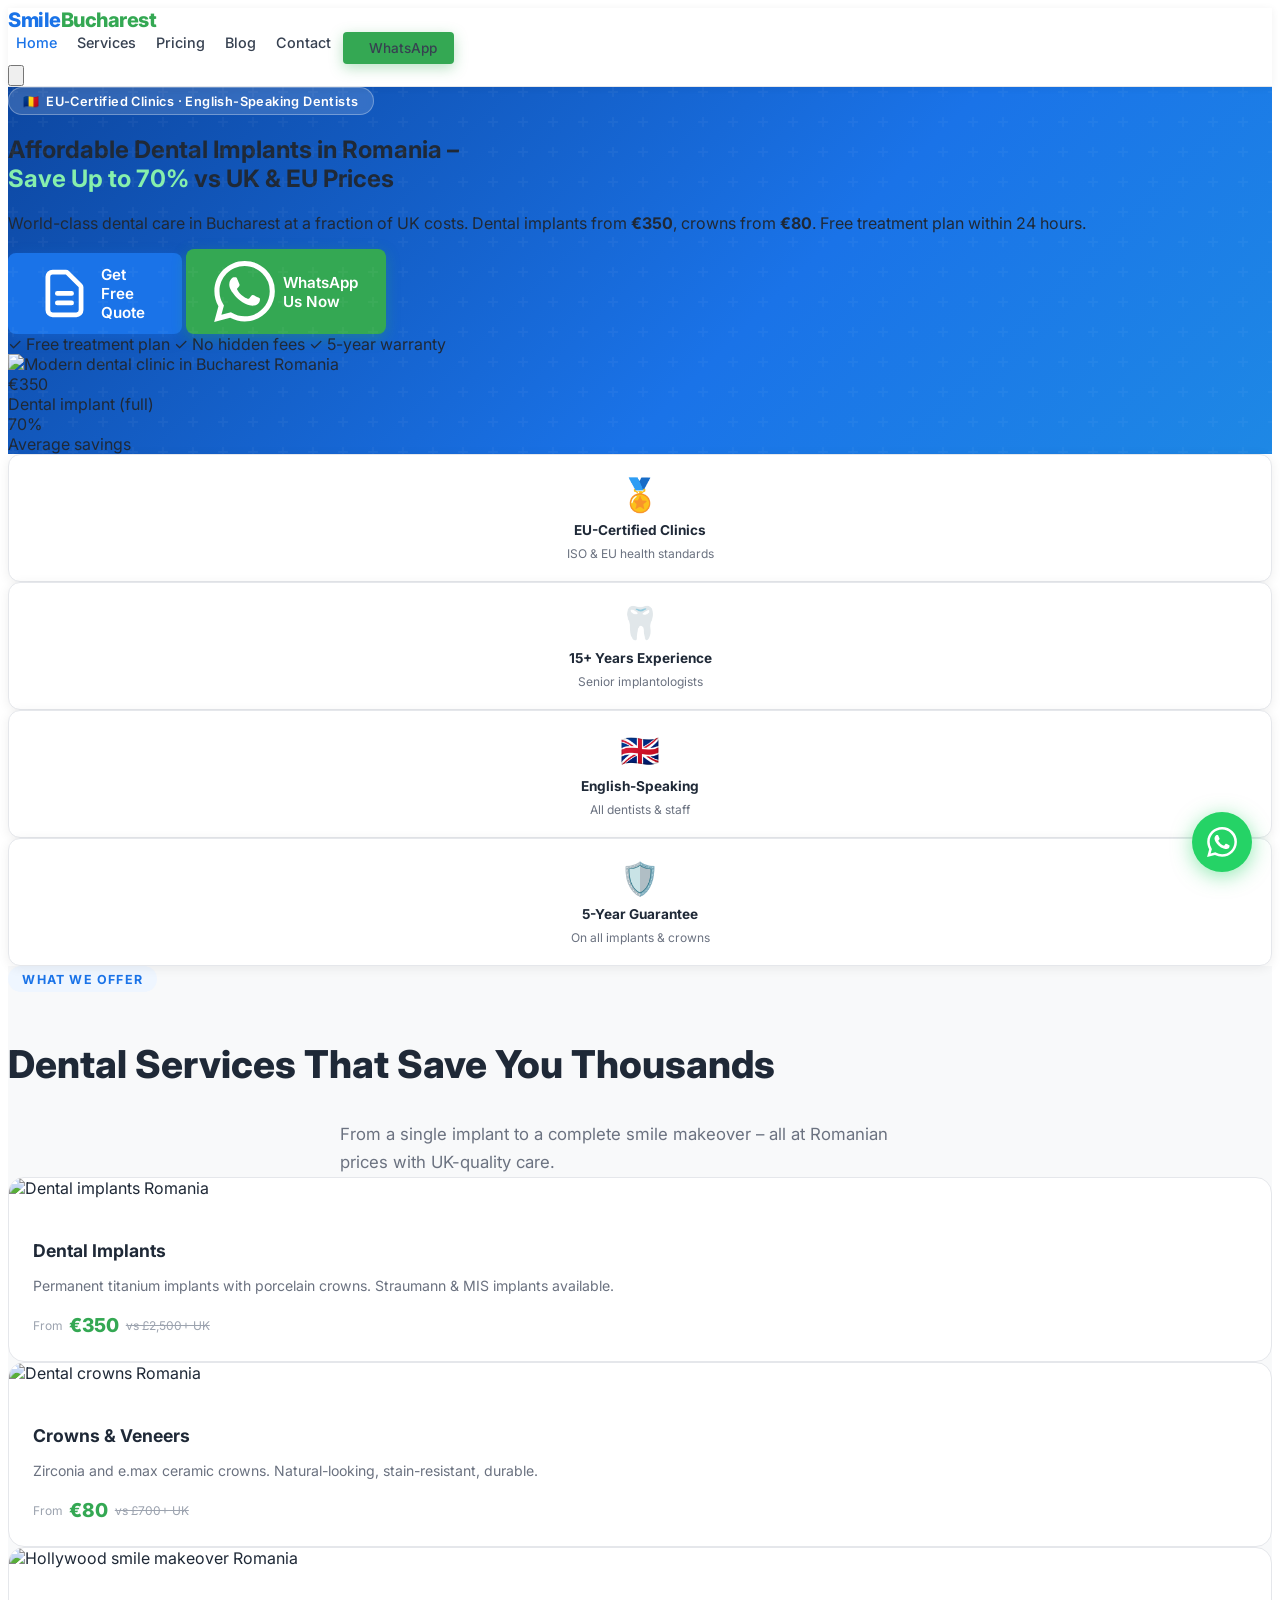
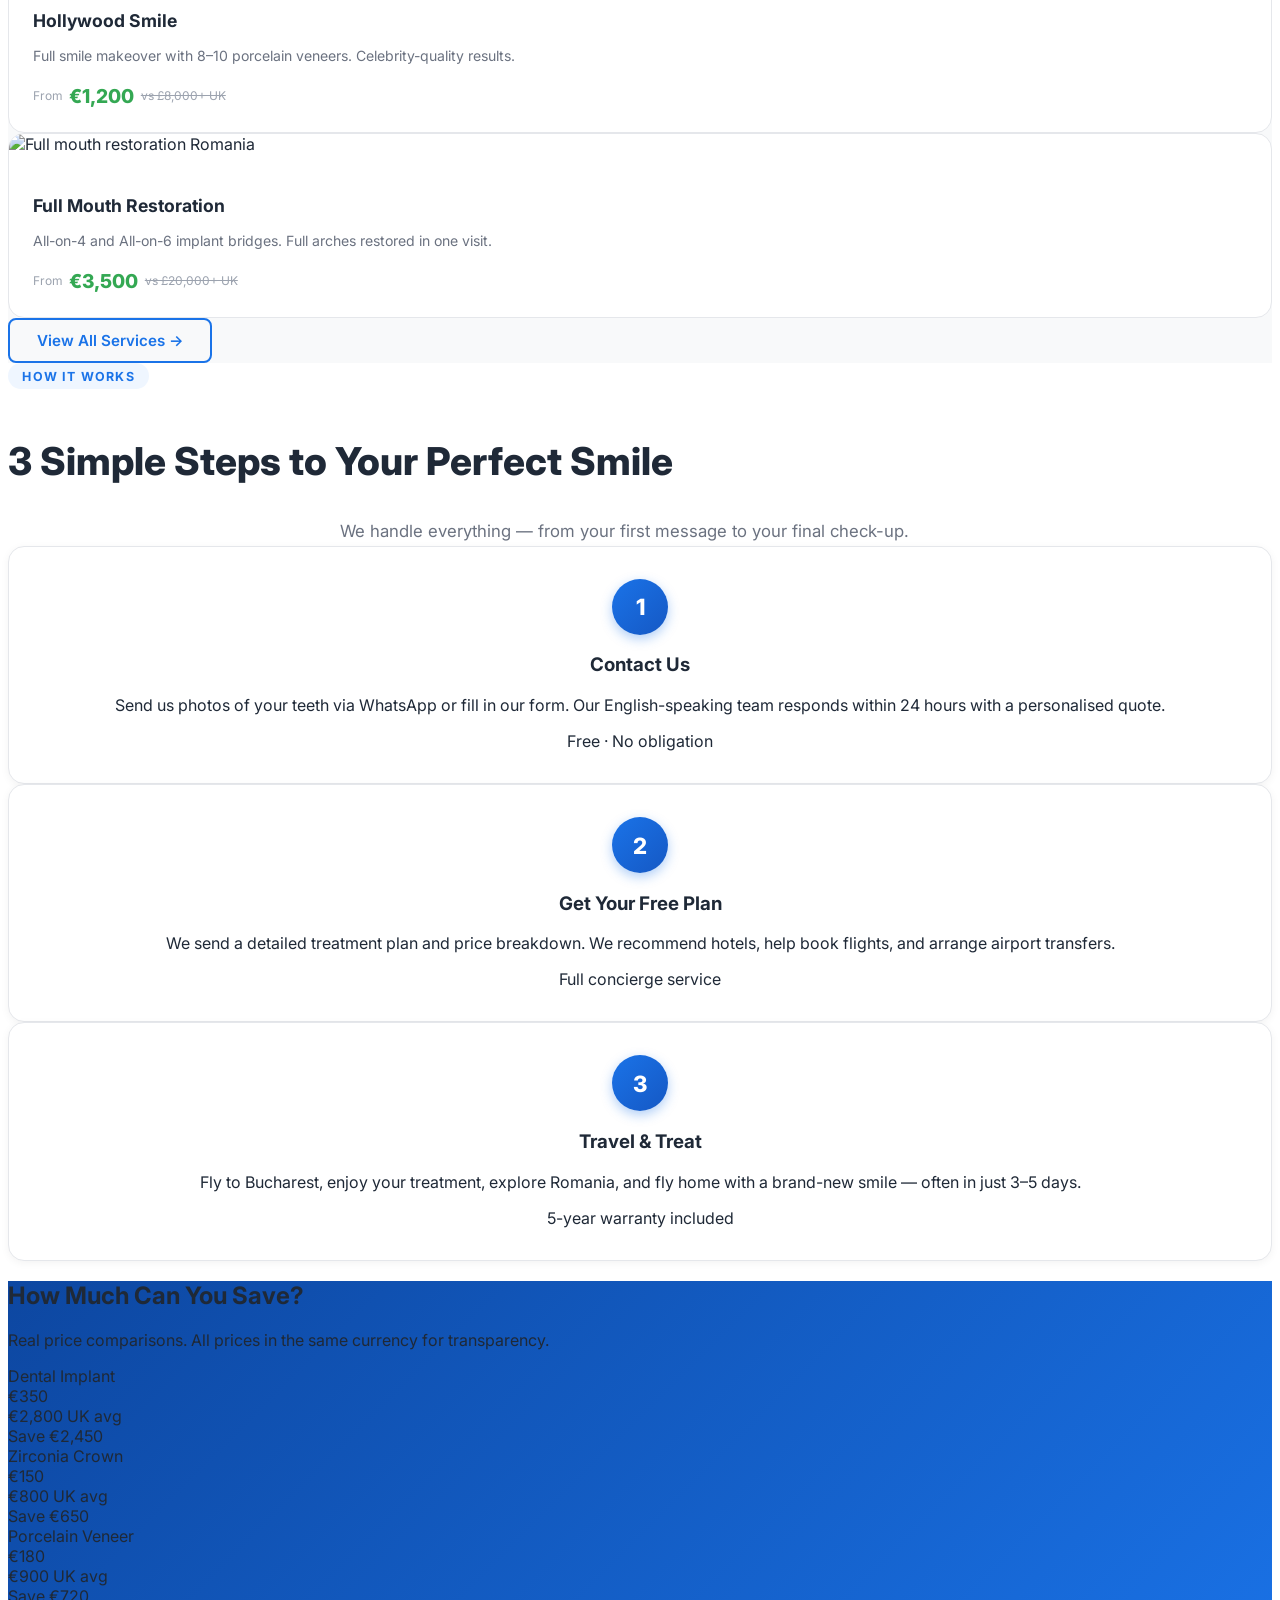
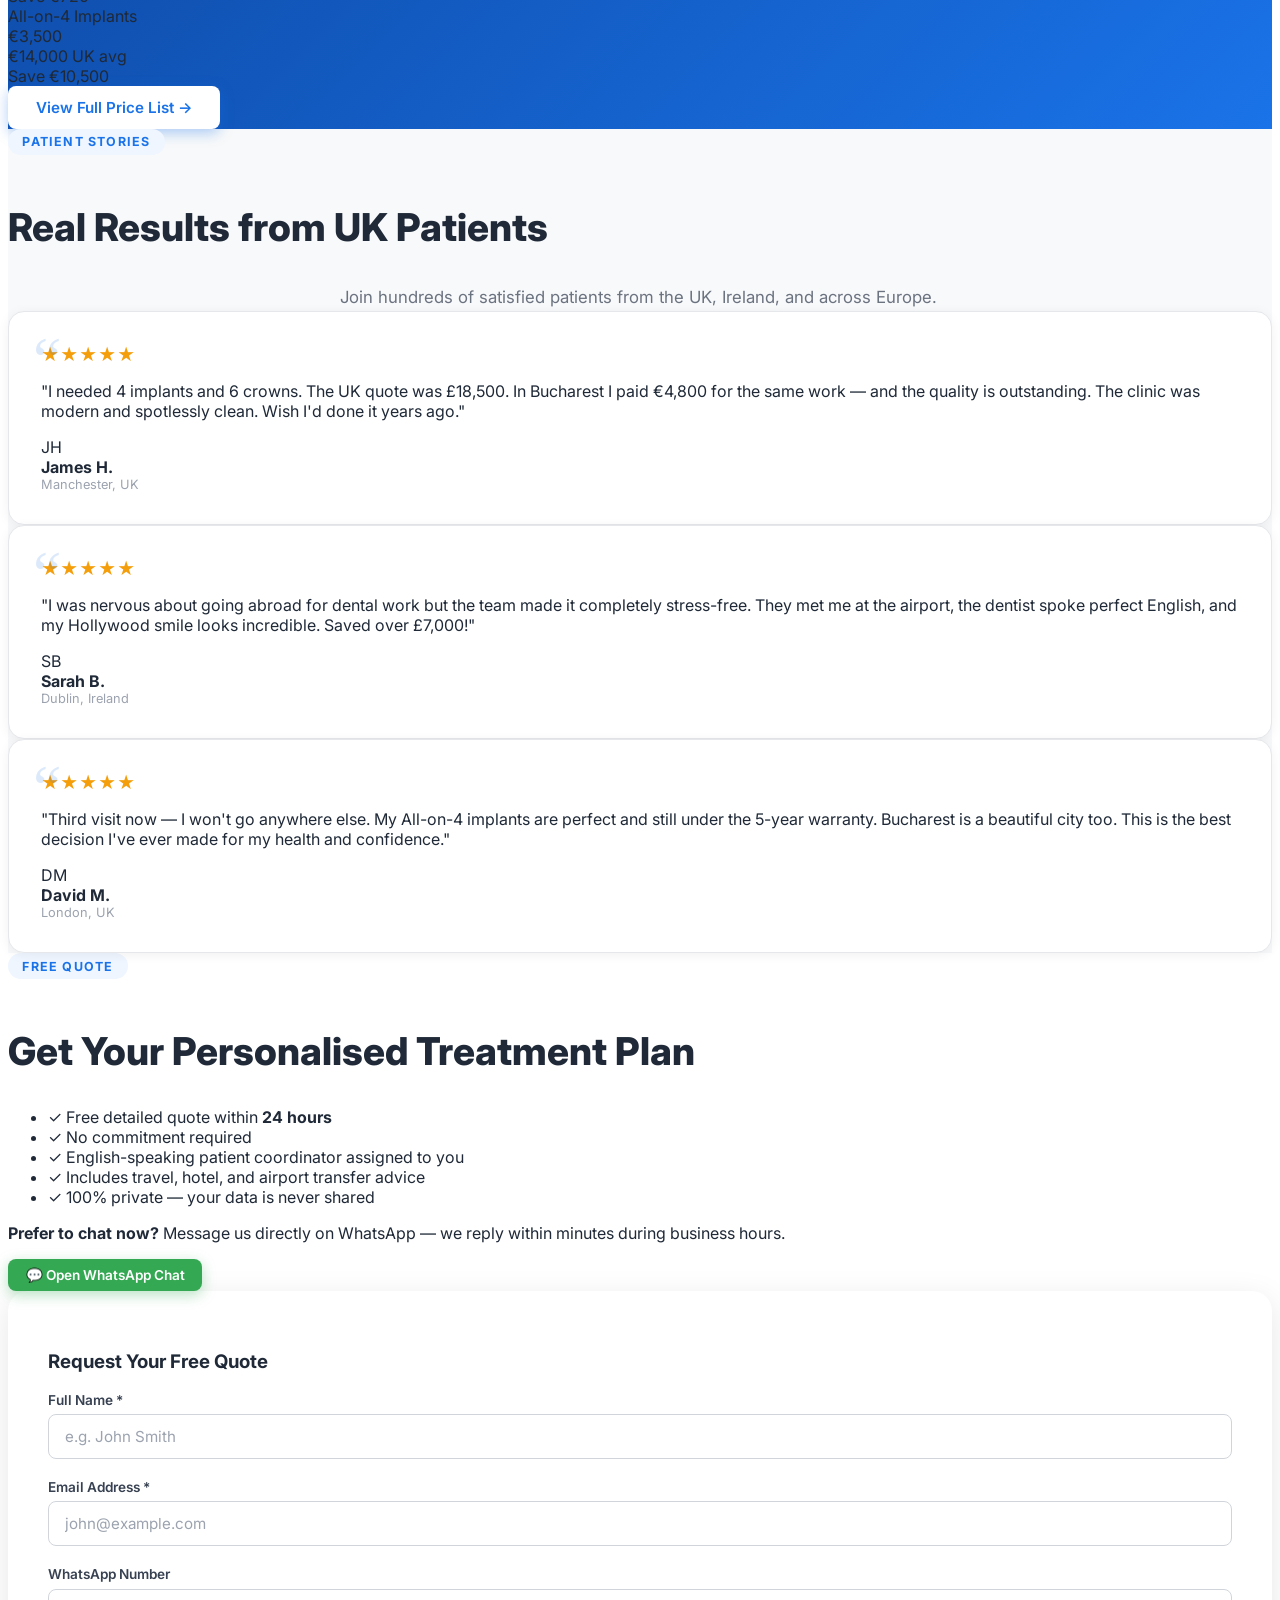
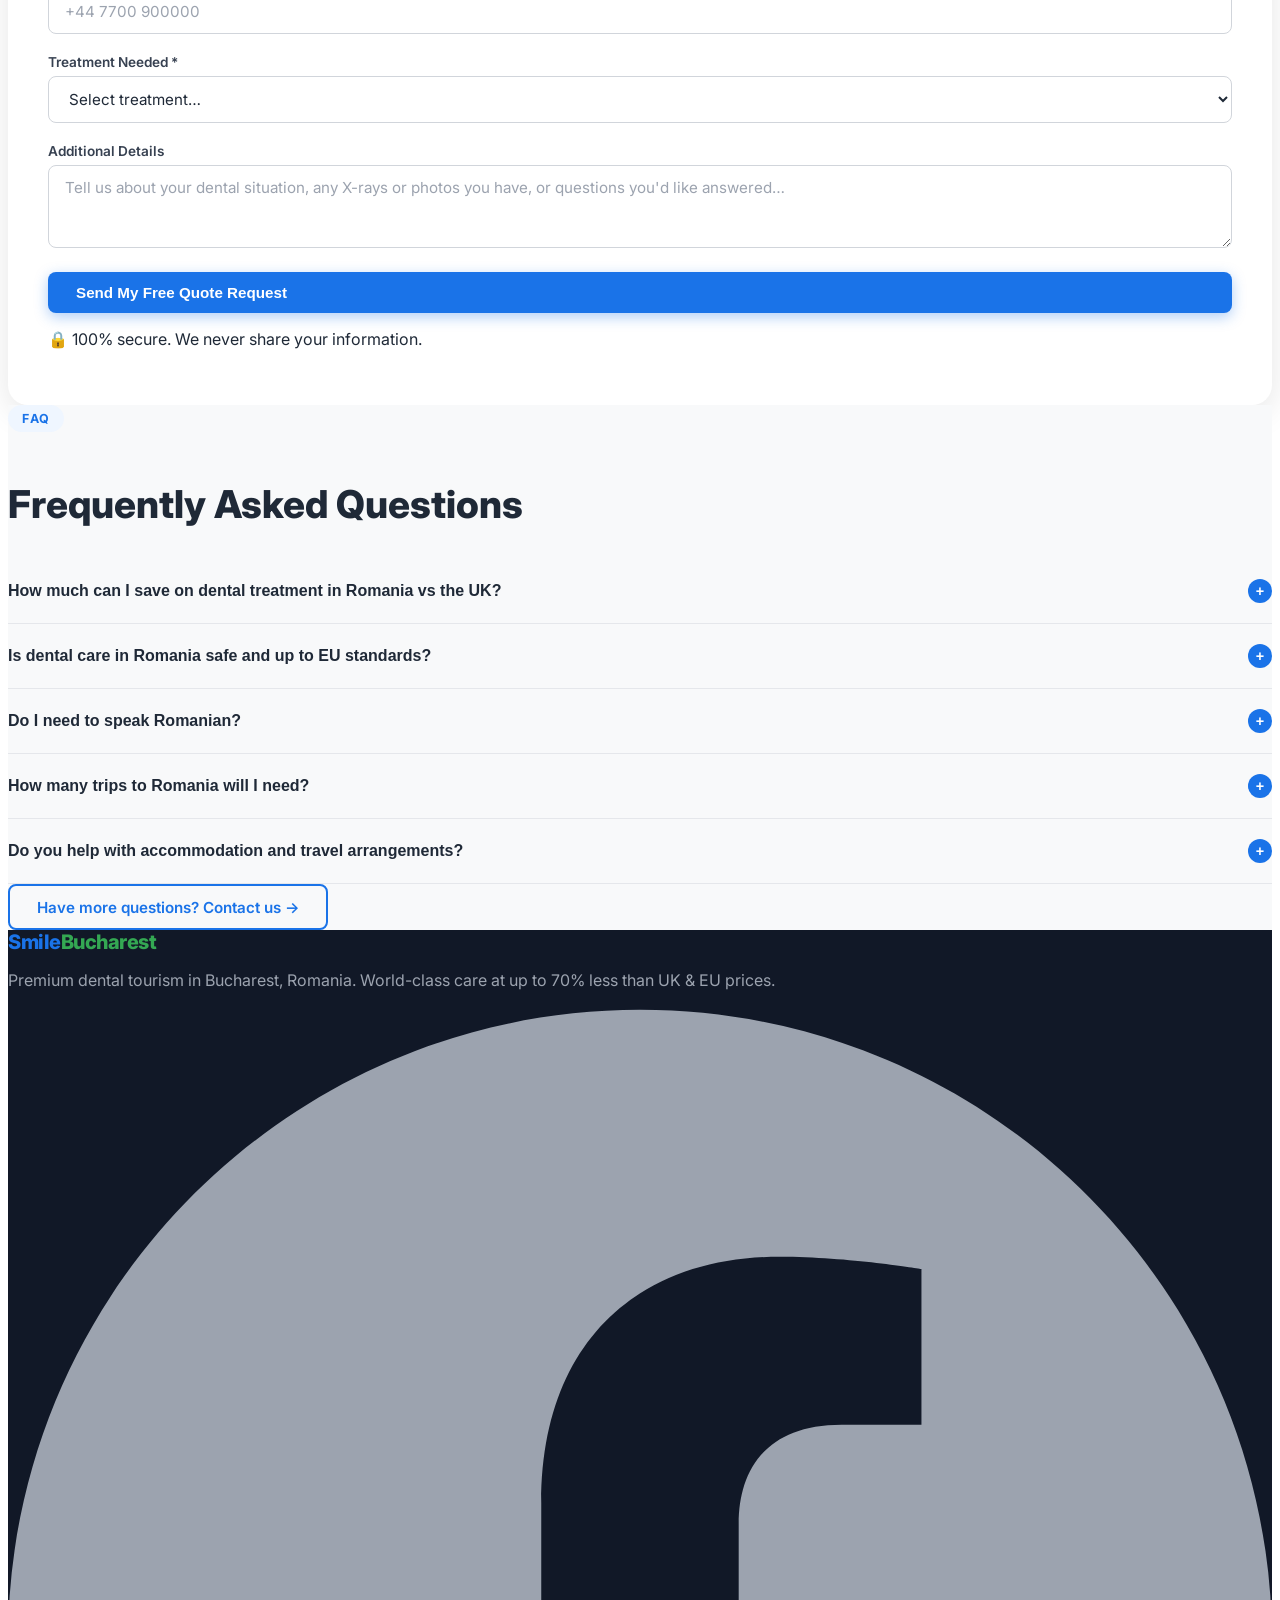
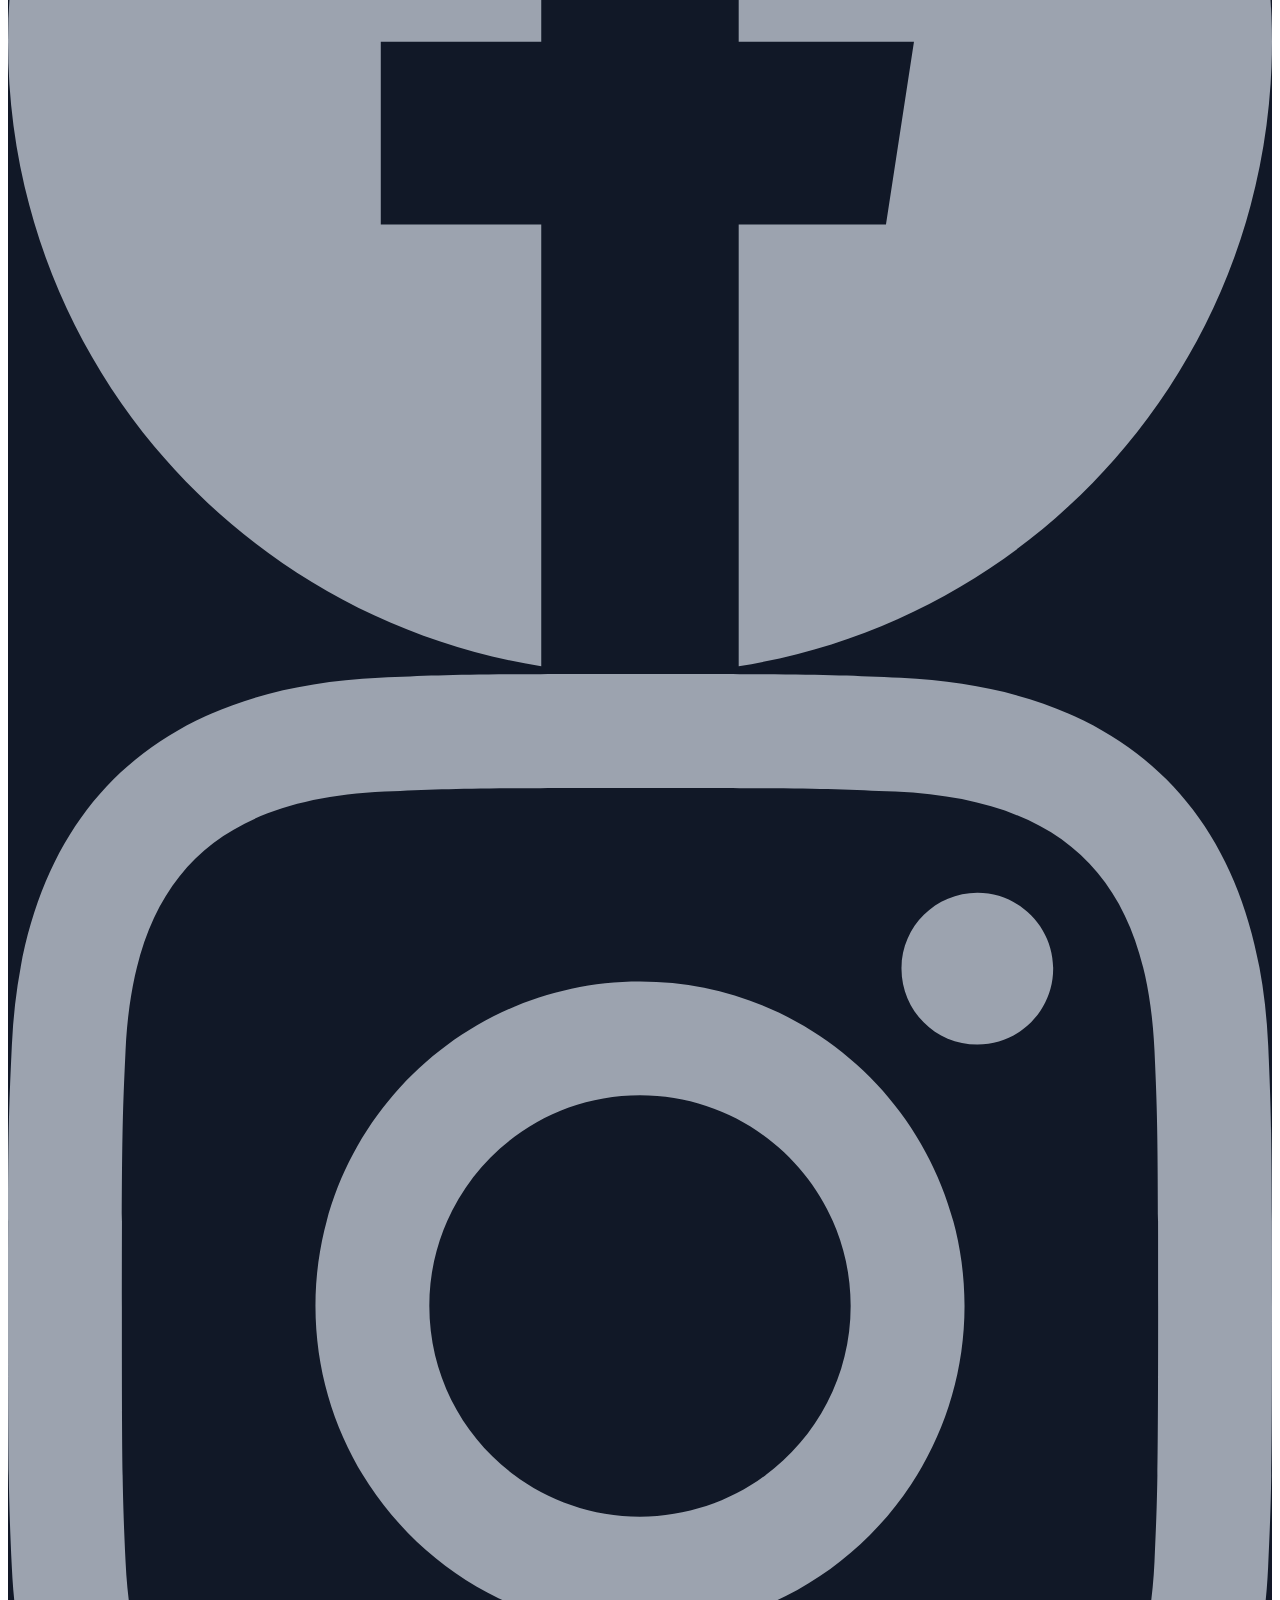
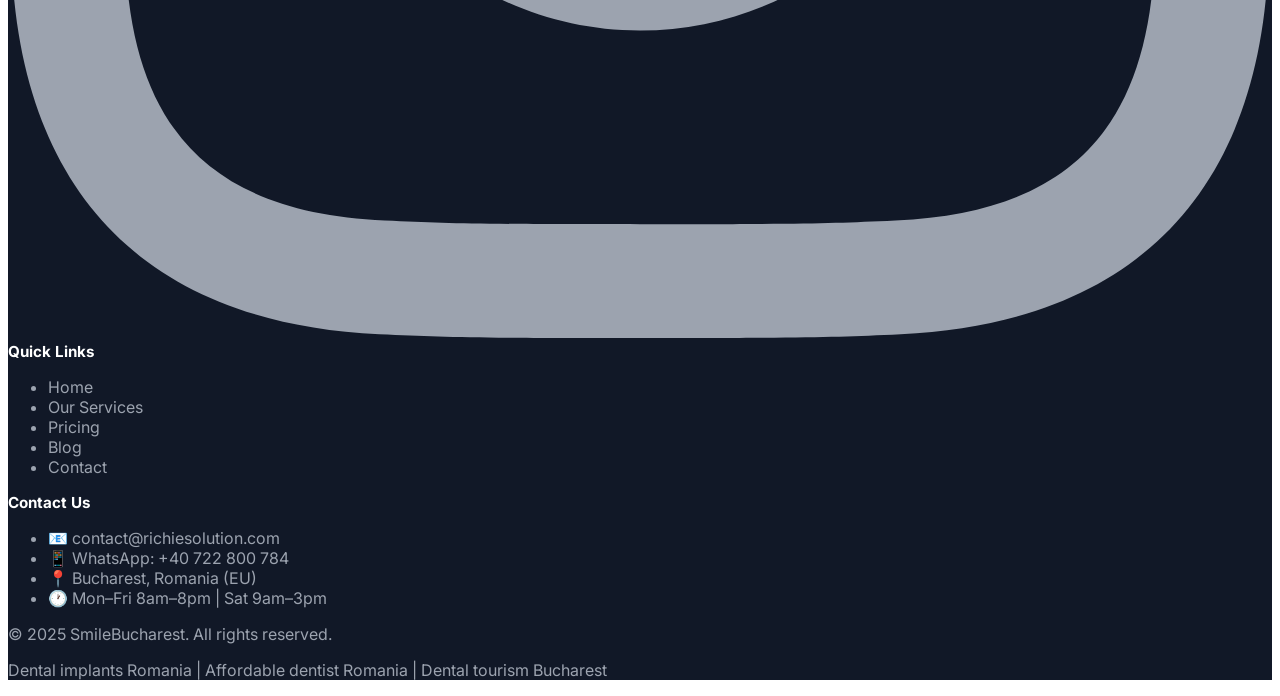
==== index.html @ 4a3b8646 "Initial commit: SmileBucharest dental tourism website - Full 6-page HTML/Tailwind/JS site targeting " ====
<!DOCTYPE html>
<html lang="en">
<head>
  <meta charset="UTF-8" />
  <meta name="viewport" content="width=device-width, initial-scale=1.0" />

  <!-- ── SEO Meta ─────────────────────────────────────── -->
  <title>Affordable Dental Implants Romania – Save Up to 70% vs UK Prices | SmileBucharest</title>
  <meta name="description" content="Get world-class dental treatment in Bucharest, Romania at a fraction of UK & EU costs. Dental implants from €350, crowns from €80. English-speaking dentists, EU-certified clinics. Get a free quote today." />
  <meta name="keywords" content="dental implants Romania, cheap dental treatment Romania, dental tourism Bucharest, affordable dentist Romania, dental crowns Romania, Hollywood smile Romania" />
  <link rel="canonical" href="https://www.smilebucharest.com/" />

  <!-- ── Open Graph ─────────────────────────────────────── -->
  <meta property="og:type" content="website" />
  <meta property="og:title" content="Affordable Dental Implants in Romania – Save Up to 70% vs UK & EU Prices" />
  <meta property="og:description" content="World-class dental care in Bucharest at up to 70% less than UK prices. English-speaking dentists, EU-certified clinics. Free quote in 24h." />
  <meta property="og:image" content="https://images.unsplash.com/photo-1606811841689-23dfddce3e95?w=1200&h=630&fit=crop" />
  <meta property="og:url" content="https://www.smilebucharest.com/" />
  <meta property="og:site_name" content="SmileBucharest" />

  <!-- ── Twitter Card ───────────────────────────────────── -->
  <meta name="twitter:card" content="summary_large_image" />
  <meta name="twitter:title" content="Affordable Dental Implants in Romania – Save 70%" />
  <meta name="twitter:description" content="World-class dental care in Bucharest at up to 70% less than UK prices." />
  <meta name="twitter:image" content="https://images.unsplash.com/photo-1606811841689-23dfddce3e95?w=1200&h=630&fit=crop" />

  <!-- ── Fonts & Styles ─────────────────────────────────── -->
  <link rel="preconnect" href="https://fonts.googleapis.com" />
  <link rel="preconnect" href="https://fonts.gstatic.com" crossorigin />
  <link href="https://fonts.googleapis.com/css2?family=Inter:wght@300;400;500;600;700;800&display=swap" rel="stylesheet" />
  <script src="https://cdn.tailwindcss.com"></script>
  <script>
    tailwind.config = {
      theme: {
        extend: {
          colors: {
            brand: '#1A73E8',
            green: '#34A853',
            gray: { light: '#F8F9FA' }
          },
          fontFamily: { sans: ['Inter', 'system-ui', 'sans-serif'] }
        }
      }
    }
  </script>
  <link rel="stylesheet" href="assets/style.css" />

  <script async src="https://www.googletagmanager.com/gtag/js?id=G-E2S0ZX7Y9X"></script>
  <script>
    window.dataLayer = window.dataLayer || [];
    function gtag(){dataLayer.push(arguments);}
    gtag('js', new Date());
    gtag('config', 'G-E2S0ZX7Y9X');
  </script>

  <!-- ── Schema: MedicalBusiness ───────────────────────── -->
  <script type="application/ld+json">
  {
    "@context": "https://schema.org",
    "@type": "MedicalBusiness",
    "name": "SmileBucharest Dental Clinic",
    "description": "Premium dental tourism clinic in Bucharest, Romania offering affordable dental implants, crowns, veneers, and full mouth restorations for UK and EU patients.",
    "url": "https://www.smilebucharest.com",
    "logo": "https://www.smilebucharest.com/assets/logo.png",
    "image": "https://images.unsplash.com/photo-1606811841689-23dfddce3e95?w=800",
    "telephone": "+40-722-800-784",
    "email": "contact@richiesolution.com",
    "address": {
      "@type": "PostalAddress",
      "streetAddress": "Strada Exemplu 1",
      "addressLocality": "Bucharest",
      "postalCode": "010001",
      "addressCountry": "RO"
    },
    "geo": {
      "@type": "GeoCoordinates",
      "latitude": "44.4268",
      "longitude": "26.1025"
    },
    "openingHours": ["Mo-Fr 08:00-20:00", "Sa 09:00-15:00"],
    "priceRange": "€€",
    "medicalSpecialty": ["Dentistry", "Implantology", "Cosmetic Dentistry"],
    "sameAs": [
      "https://www.facebook.com/smilebucharest",
      "https://www.instagram.com/smilebucharest"
    ]
  }
  </script>

  <!-- ── Schema: FAQPage ────────────────────────────────── -->
  <script type="application/ld+json">
  {
    "@context": "https://schema.org",
    "@type": "FAQPage",
    "mainEntity": [
      {
        "@type": "Question",
        "name": "How much can I save on dental treatment in Romania compared to the UK?",
        "acceptedAnswer": {
          "@type": "Answer",
          "text": "Patients typically save between 50% and 70% on dental procedures in Romania versus UK prices. A single dental implant that costs £2,500+ in the UK can be done for €350–€500 in Bucharest, including the crown."
        }
      },
      {
        "@type": "Question",
        "name": "Is dental care in Romania safe and to EU standards?",
        "acceptedAnswer": {
          "@type": "Answer",
          "text": "Yes. Romania is a full EU member state. All our partner clinics use CE-marked materials, follow EU sterilisation protocols, and our dentists hold European university degrees with ongoing CPD training."
        }
      },
      {
        "@type": "Question",
        "name": "Do I need to speak Romanian?",
        "acceptedAnswer": {
          "@type": "Answer",
          "text": "Not at all. All our dentists and patient coordinators are fluent English speakers. We handle all communication, treatment planning, and aftercare in English."
        }
      },
      {
        "@type": "Question",
        "name": "How many trips to Romania will I need?",
        "acceptedAnswer": {
          "@type": "Answer",
          "text": "Most treatments require 1–2 visits. Dental implants typically need 2 visits (implant placement, then crown fitting 3–6 months later). Crowns, veneers, and composite bonding are usually completed in a single visit of 3–5 days."
        }
      },
      {
        "@type": "Question",
        "name": "Do you help with accommodation and travel?",
        "acceptedAnswer": {
          "@type": "Answer",
          "text": "Yes. We provide a full concierge service including recommended hotels near the clinic, airport transfers, and a local guide. Bucharest is very well connected with daily direct flights from London, Manchester, Birmingham, Dublin and most major EU cities."
        }
      }
    ]
  }
  </script>
</head>

<body>

<!-- ═══════════════════════════════════════════════════════
     NAVBAR
════════════════════════════════════════════════════════ -->
<nav class="navbar" role="navigation" aria-label="Main navigation">
  <div class="max-w-6xl mx-auto px-4 flex items-center justify-between h-16">
    <a href="index.html" class="nav-logo">Smile<span>Bucharest</span></a>

    <!-- Desktop nav -->
    <div class="nav-links hidden md:flex items-center gap-1">
      <a href="index.html" class="active">Home</a>
      <a href="services.html">Services</a>
      <a href="pricing.html">Pricing</a>
      <a href="blog/index.html">Blog</a>
      <a href="contact.html">Contact</a>
      <a href="https://wa.me/40722800784" target="_blank" rel="noopener" class="btn-whatsapp ml-4" style="padding:.5rem 1.1rem;font-size:.85rem;">
        <svg xmlns="http://www.w3.org/2000/svg" class="w-4 h-4" fill="currentColor" viewBox="0 0 24 24"><path d="M17.472 14.382c-.297-.149-1.758-.867-2.03-.967-.273-.099-.471-.148-.67.15-.197.297-.767.966-.94 1.164-.173.199-.347.223-.644.075-.297-.15-1.255-.463-2.39-1.475-.883-.788-1.48-1.761-1.653-2.059-.173-.297-.018-.458.13-.606.134-.133.298-.347.446-.52.149-.174.198-.298.298-.497.099-.198.05-.371-.025-.52-.075-.149-.669-1.612-.916-2.207-.242-.579-.487-.5-.669-.51-.173-.008-.371-.01-.57-.01-.198 0-.52.074-.792.372-.272.297-1.04 1.016-1.04 2.479 0 1.462 1.065 2.875 1.213 3.074.149.198 2.096 3.2 5.077 4.487.709.306 1.262.489 1.694.625.712.227 1.36.195 1.871.118.571-.085 1.758-.719 2.006-1.413.248-.694.248-1.289.173-1.413-.074-.124-.272-.198-.57-.347m-5.421 7.403h-.004a9.87 9.87 0 01-5.031-1.378l-.361-.214-3.741.982.998-3.648-.235-.374a9.86 9.86 0 01-1.51-5.26c.001-5.45 4.436-9.884 9.888-9.884 2.64 0 5.122 1.03 6.988 2.898a9.825 9.825 0 012.893 6.994c-.003 5.45-4.437 9.884-9.885 9.884m8.413-18.297A11.815 11.815 0 0012.05 0C5.495 0 .16 5.335.157 11.892c0 2.096.547 4.142 1.588 5.945L.057 24l6.305-1.654a11.882 11.882 0 005.683 1.448h.005c6.554 0 11.89-5.335 11.893-11.893a11.821 11.821 0 00-3.48-8.413z"/></svg>
        WhatsApp
      </a>
    </div>

    <!-- Mobile hamburger -->
    <button id="hamburger" class="md:hidden flex items-center justify-center w-10 h-10 rounded-lg hover:bg-gray-100 transition" aria-expanded="false" aria-label="Toggle menu">
      <svg xmlns="http://www.w3.org/2000/svg" class="w-6 h-6" fill="none" viewBox="0 0 24 24" stroke="currentColor"><path stroke-linecap="round" stroke-linejoin="round" stroke-width="2" d="M4 6h16M4 12h16M4 18h16"/></svg>
    </button>
  </div>

  <!-- Mobile nav -->
  <div id="mobile-menu" class="mobile-menu max-w-6xl mx-auto px-4">
    <a href="index.html">Home</a>
    <a href="services.html">Services</a>
    <a href="pricing.html">Pricing</a>
    <a href="blog/index.html">Blog</a>
    <a href="contact.html">Contact</a>
    <a href="https://wa.me/40722800784" target="_blank" rel="noopener" style="color:#34A853;font-weight:700;">💬 WhatsApp Us</a>
  </div>
</nav>


<!-- ═══════════════════════════════════════════════════════
     HERO
════════════════════════════════════════════════════════ -->
<section class="hero py-20 md:py-32" aria-label="Hero section">
  <div class="max-w-6xl mx-auto px-4 relative z-10">
    <div class="grid md:grid-cols-2 gap-12 items-center">

      <!-- Left: copy -->
      <div>
        <div class="hero-badge mb-6">
          <span>🇷🇴</span> EU-Certified Clinics · English-Speaking Dentists
        </div>
        <h1 class="text-4xl md:text-5xl font-extrabold text-white leading-tight mb-6">
          Affordable Dental Implants in Romania –<br />
          <span style="color:#86efac;">Save Up to 70%</span> vs UK &amp; EU Prices
        </h1>
        <p class="text-blue-100 text-lg mb-8 leading-relaxed">
          World-class dental care in Bucharest at a fraction of UK costs. Dental implants from <strong class="text-white">€350</strong>, crowns from <strong class="text-white">€80</strong>. Free treatment plan within 24 hours.
        </p>
        <div class="flex flex-wrap gap-4">
          <a href="#quote-form" class="btn-primary text-base">
            <svg xmlns="http://www.w3.org/2000/svg" class="w-5 h-5" fill="none" viewBox="0 0 24 24" stroke="currentColor"><path stroke-linecap="round" stroke-linejoin="round" stroke-width="2" d="M9 12h6m-6 4h6m2 5H7a2 2 0 01-2-2V5a2 2 0 012-2h5.586a1 1 0 01.707.293l5.414 5.414a1 1 0 01.293.707V19a2 2 0 01-2 2z"/></svg>
            Get Free Quote
          </a>
          <a href="https://wa.me/40722800784" target="_blank" rel="noopener" class="btn-whatsapp text-base">
            <svg xmlns="http://www.w3.org/2000/svg" class="w-5 h-5" fill="currentColor" viewBox="0 0 24 24"><path d="M17.472 14.382c-.297-.149-1.758-.867-2.03-.967-.273-.099-.471-.148-.67.15-.197.297-.767.966-.94 1.164-.173.199-.347.223-.644.075-.297-.15-1.255-.463-2.39-1.475-.883-.788-1.48-1.761-1.653-2.059-.173-.297-.018-.458.13-.606.134-.133.298-.347.446-.52.149-.174.198-.298.298-.497.099-.198.05-.371-.025-.52-.075-.149-.669-1.612-.916-2.207-.242-.579-.487-.5-.669-.51-.173-.008-.371-.01-.57-.01-.198 0-.52.074-.792.372-.272.297-1.04 1.016-1.04 2.479 0 1.462 1.065 2.875 1.213 3.074.149.198 2.096 3.2 5.077 4.487.709.306 1.262.489 1.694.625.712.227 1.36.195 1.871.118.571-.085 1.758-.719 2.006-1.413.248-.694.248-1.289.173-1.413-.074-.124-.272-.198-.57-.347m-5.421 7.403h-.004a9.87 9.87 0 01-5.031-1.378l-.361-.214-3.741.982.998-3.648-.235-.374a9.86 9.86 0 01-1.51-5.26c.001-5.45 4.436-9.884 9.888-9.884 2.64 0 5.122 1.03 6.988 2.898a9.825 9.825 0 012.893 6.994c-.003 5.45-4.437 9.884-9.885 9.884m8.413-18.297A11.815 11.815 0 0012.05 0C5.495 0 .16 5.335.157 11.892c0 2.096.547 4.142 1.588 5.945L.057 24l6.305-1.654a11.882 11.882 0 005.683 1.448h.005c6.554 0 11.89-5.335 11.893-11.893a11.821 11.821 0 00-3.48-8.413z"/></svg>
            WhatsApp Us Now
          </a>
        </div>
        <div class="mt-8 flex flex-wrap gap-6 text-blue-100 text-sm">
          <span class="flex items-center gap-2"><span class="text-green-400">✓</span> Free treatment plan</span>
          <span class="flex items-center gap-2"><span class="text-green-400">✓</span> No hidden fees</span>
          <span class="flex items-center gap-2"><span class="text-green-400">✓</span> 5-year warranty</span>
        </div>
      </div>

      <!-- Right: image + mini stats -->
      <div class="hidden md:block relative">
        <div class="rounded-2xl overflow-hidden shadow-2xl border-4 border-white border-opacity-20">
          <img
            src="https://images.unsplash.com/photo-1606811841689-23dfddce3e95?w=600&h=450&fit=crop&q=80"
            alt="Modern dental clinic in Bucharest Romania"
            class="w-full h-80 object-cover"
            loading="eager"
          />
        </div>
        <!-- Floating stat cards -->
        <div class="absolute -bottom-6 -left-6 bg-white rounded-xl px-4 py-3 shadow-xl border border-gray-100">
          <div class="text-2xl font-extrabold text-green-600">€350</div>
          <div class="text-xs text-gray-500">Dental implant (full)</div>
        </div>
        <div class="absolute -top-6 -right-6 bg-white rounded-xl px-4 py-3 shadow-xl border border-gray-100">
          <div class="text-2xl font-extrabold text-brand">70%</div>
          <div class="text-xs text-gray-500">Average savings</div>
        </div>
      </div>
    </div>
  </div>
</section>


<!-- ═══════════════════════════════════════════════════════
     TRUST BADGES
════════════════════════════════════════════════════════ -->
<section class="py-12 bg-white">
  <div class="max-w-6xl mx-auto px-4">
    <div class="grid grid-cols-2 md:grid-cols-4 gap-4">
      <div class="trust-badge fade-up">
        <div class="trust-badge-icon">🏅</div>
        <div class="trust-badge-title">EU-Certified Clinics</div>
        <div class="trust-badge-sub">ISO & EU health standards</div>
      </div>
      <div class="trust-badge fade-up" style="transition-delay:.1s">
        <div class="trust-badge-icon">🦷</div>
        <div class="trust-badge-title">15+ Years Experience</div>
        <div class="trust-badge-sub">Senior implantologists</div>
      </div>
      <div class="trust-badge fade-up" style="transition-delay:.2s">
        <div class="trust-badge-icon">🇬🇧</div>
        <div class="trust-badge-title">English-Speaking</div>
        <div class="trust-badge-sub">All dentists & staff</div>
      </div>
      <div class="trust-badge fade-up" style="transition-delay:.3s">
        <div class="trust-badge-icon">🛡️</div>
        <div class="trust-badge-title">5-Year Guarantee</div>
        <div class="trust-badge-sub">On all implants & crowns</div>
      </div>
    </div>
  </div>
</section>


<!-- ═══════════════════════════════════════════════════════
     SERVICES OVERVIEW
════════════════════════════════════════════════════════ -->
<section class="py-20" style="background:#F8F9FA;" id="services" aria-label="Our dental services">
  <div class="max-w-6xl mx-auto px-4">
    <div class="text-center mb-12">
      <span class="section-label">What We Offer</span>
      <h2 class="section-title">Dental Services That Save You Thousands</h2>
      <p class="section-sub">From a single implant to a complete smile makeover – all at Romanian prices with UK-quality care.</p>
    </div>

    <div class="grid md:grid-cols-2 lg:grid-cols-4 gap-6">
      <!-- Implants -->
      <div class="service-card fade-up">
        <img src="https://images.unsplash.com/photo-1588776814546-1ffdd51cd7b4?w=400&h=200&fit=crop&q=80" alt="Dental implants Romania" loading="lazy" />
        <div class="service-card-body">
          <h3>Dental Implants</h3>
          <p>Permanent titanium implants with porcelain crowns. Straumann &amp; MIS implants available.</p>
          <div class="service-price">
            <span class="from">From</span>
            <span class="amount">€350</span>
            <span class="uk">vs £2,500+ UK</span>
          </div>
        </div>
      </div>
      <!-- Crowns -->
      <div class="service-card fade-up" style="transition-delay:.1s">
        <img src="https://images.unsplash.com/photo-1609840114035-3c981b782dfe?w=400&h=200&fit=crop&q=80" alt="Dental crowns Romania" loading="lazy" />
        <div class="service-card-body">
          <h3>Crowns &amp; Veneers</h3>
          <p>Zirconia and e.max ceramic crowns. Natural-looking, stain-resistant, durable.</p>
          <div class="service-price">
            <span class="from">From</span>
            <span class="amount">€80</span>
            <span class="uk">vs £700+ UK</span>
          </div>
        </div>
      </div>
      <!-- Hollywood Smile -->
      <div class="service-card fade-up" style="transition-delay:.2s">
        <img src="https://images.unsplash.com/photo-1516914943479-89db7d9ae7f2?w=400&h=200&fit=crop&q=80" alt="Hollywood smile makeover Romania" loading="lazy" />
        <div class="service-card-body">
          <h3>Hollywood Smile</h3>
          <p>Full smile makeover with 8–10 porcelain veneers. Celebrity-quality results.</p>
          <div class="service-price">
            <span class="from">From</span>
            <span class="amount">€1,200</span>
            <span class="uk">vs £8,000+ UK</span>
          </div>
        </div>
      </div>
      <!-- Full Mouth -->
      <div class="service-card fade-up" style="transition-delay:.3s">
        <img src="https://images.unsplash.com/photo-1629909613654-28e377c37b09?w=400&h=200&fit=crop&q=80" alt="Full mouth restoration Romania" loading="lazy" />
        <div class="service-card-body">
          <h3>Full Mouth Restoration</h3>
          <p>All-on-4 and All-on-6 implant bridges. Full arches restored in one visit.</p>
          <div class="service-price">
            <span class="from">From</span>
            <span class="amount">€3,500</span>
            <span class="uk">vs £20,000+ UK</span>
          </div>
        </div>
      </div>
    </div>

    <div class="text-center mt-10">
      <a href="services.html" class="btn-outline">View All Services →</a>
    </div>
  </div>
</section>


<!-- ═══════════════════════════════════════════════════════
     3-STEP PROCESS
════════════════════════════════════════════════════════ -->
<section class="py-20 bg-white" aria-label="How it works">
  <div class="max-w-6xl mx-auto px-4">
    <div class="text-center mb-12">
      <span class="section-label">How It Works</span>
      <h2 class="section-title">3 Simple Steps to Your Perfect Smile</h2>
      <p class="section-sub">We handle everything — from your first message to your final check-up.</p>
    </div>

    <div class="grid md:grid-cols-3 gap-8">
      <div class="step-card fade-up">
        <div class="step-number">1</div>
        <h3 class="text-xl font-bold text-gray-900 mb-3">Contact Us</h3>
        <p class="text-gray-600 leading-relaxed">Send us photos of your teeth via WhatsApp or fill in our form. Our English-speaking team responds within 24 hours with a personalised quote.</p>
        <div class="mt-4 text-sm font-medium text-brand">Free · No obligation</div>
      </div>
      <div class="step-card fade-up" style="transition-delay:.15s">
        <div class="step-number">2</div>
        <h3 class="text-xl font-bold text-gray-900 mb-3">Get Your Free Plan</h3>
        <p class="text-gray-600 leading-relaxed">We send a detailed treatment plan and price breakdown. We recommend hotels, help book flights, and arrange airport transfers.</p>
        <div class="mt-4 text-sm font-medium text-brand">Full concierge service</div>
      </div>
      <div class="step-card fade-up" style="transition-delay:.3s">
        <div class="step-number">3</div>
        <h3 class="text-xl font-bold text-gray-900 mb-3">Travel &amp; Treat</h3>
        <p class="text-gray-600 leading-relaxed">Fly to Bucharest, enjoy your treatment, explore Romania, and fly home with a brand-new smile — often in just 3–5 days.</p>
        <div class="mt-4 text-sm font-medium text-brand">5-year warranty included</div>
      </div>
    </div>
  </div>
</section>


<!-- ═══════════════════════════════════════════════════════
     SAVINGS COMPARISON BANNER
════════════════════════════════════════════════════════ -->
<section class="py-16" style="background:linear-gradient(135deg,#0d47a1 0%,#1A73E8 100%);" aria-label="Savings comparison">
  <div class="max-w-5xl mx-auto px-4 text-center">
    <h2 class="text-3xl md:text-4xl font-extrabold text-white mb-4">How Much Can You Save?</h2>
    <p class="text-blue-100 mb-10 text-lg">Real price comparisons. All prices in the same currency for transparency.</p>
    <div class="grid grid-cols-2 md:grid-cols-4 gap-4">
      <div class="bg-white bg-opacity-10 backdrop-blur rounded-xl p-5 border border-white border-opacity-20">
        <div class="text-blue-200 text-sm mb-1">Dental Implant</div>
        <div class="text-white text-2xl font-bold">€350</div>
        <div class="text-blue-300 text-xs line-through mt-1">€2,800 UK avg</div>
        <div class="text-green-300 text-sm font-bold mt-1">Save €2,450</div>
      </div>
      <div class="bg-white bg-opacity-10 backdrop-blur rounded-xl p-5 border border-white border-opacity-20">
        <div class="text-blue-200 text-sm mb-1">Zirconia Crown</div>
        <div class="text-white text-2xl font-bold">€150</div>
        <div class="text-blue-300 text-xs line-through mt-1">€800 UK avg</div>
        <div class="text-green-300 text-sm font-bold mt-1">Save €650</div>
      </div>
      <div class="bg-white bg-opacity-10 backdrop-blur rounded-xl p-5 border border-white border-opacity-20">
        <div class="text-blue-200 text-sm mb-1">Porcelain Veneer</div>
        <div class="text-white text-2xl font-bold">€180</div>
        <div class="text-blue-300 text-xs line-through mt-1">€900 UK avg</div>
        <div class="text-green-300 text-sm font-bold mt-1">Save €720</div>
      </div>
      <div class="bg-white bg-opacity-10 backdrop-blur rounded-xl p-5 border border-white border-opacity-20">
        <div class="text-blue-200 text-sm mb-1">All-on-4 Implants</div>
        <div class="text-white text-2xl font-bold">€3,500</div>
        <div class="text-blue-300 text-xs line-through mt-1">€14,000 UK avg</div>
        <div class="text-green-300 text-sm font-bold mt-1">Save €10,500</div>
      </div>
    </div>
    <div class="mt-8">
      <a href="pricing.html" class="btn-primary bg-white text-brand hover:bg-blue-50" style="background:#fff;color:#1A73E8;">
        View Full Price List →
      </a>
    </div>
  </div>
</section>


<!-- ═══════════════════════════════════════════════════════
     TESTIMONIALS
════════════════════════════════════════════════════════ -->
<section class="py-20" style="background:#F8F9FA;" aria-label="Patient testimonials">
  <div class="max-w-6xl mx-auto px-4">
    <div class="text-center mb-12">
      <span class="section-label">Patient Stories</span>
      <h2 class="section-title">Real Results from UK Patients</h2>
      <p class="section-sub">Join hundreds of satisfied patients from the UK, Ireland, and across Europe.</p>
    </div>

    <div class="grid md:grid-cols-3 gap-6">
      <!-- Testimonial 1 -->
      <div class="testimonial-card fade-up">
        <div class="stars mb-3">★★★★★</div>
        <p class="text-gray-600 leading-relaxed mb-4">"I needed 4 implants and 6 crowns. The UK quote was £18,500. In Bucharest I paid €4,800 for the same work — and the quality is outstanding. The clinic was modern and spotlessly clean. Wish I'd done it years ago."</p>
        <div class="flex items-center gap-3">
          <div class="w-10 h-10 rounded-full bg-blue-100 flex items-center justify-center font-bold text-brand">JH</div>
          <div>
            <div class="reviewer-name">James H.</div>
            <div class="reviewer-location">Manchester, UK</div>
          </div>
        </div>
      </div>
      <!-- Testimonial 2 -->
      <div class="testimonial-card fade-up" style="transition-delay:.15s">
        <div class="stars mb-3">★★★★★</div>
        <p class="text-gray-600 leading-relaxed mb-4">"I was nervous about going abroad for dental work but the team made it completely stress-free. They met me at the airport, the dentist spoke perfect English, and my Hollywood smile looks incredible. Saved over £7,000!"</p>
        <div class="flex items-center gap-3">
          <div class="w-10 h-10 rounded-full bg-green-100 flex items-center justify-center font-bold text-green-700">SB</div>
          <div>
            <div class="reviewer-name">Sarah B.</div>
            <div class="reviewer-location">Dublin, Ireland</div>
          </div>
        </div>
      </div>
      <!-- Testimonial 3 -->
      <div class="testimonial-card fade-up" style="transition-delay:.3s">
        <div class="stars mb-3">★★★★★</div>
        <p class="text-gray-600 leading-relaxed mb-4">"Third visit now — I won't go anywhere else. My All-on-4 implants are perfect and still under the 5-year warranty. Bucharest is a beautiful city too. This is the best decision I've ever made for my health and confidence."</p>
        <div class="flex items-center gap-3">
          <div class="w-10 h-10 rounded-full bg-purple-100 flex items-center justify-center font-bold text-purple-700">DM</div>
          <div>
            <div class="reviewer-name">David M.</div>
            <div class="reviewer-location">London, UK</div>
          </div>
        </div>
      </div>
    </div>
  </div>
</section>


<!-- ═══════════════════════════════════════════════════════
     LEAD FORM
════════════════════════════════════════════════════════ -->
<section class="py-20 bg-white" id="quote-form" aria-label="Get a free quote">
  <div class="max-w-5xl mx-auto px-4">
    <div class="grid md:grid-cols-2 gap-12 items-center">
      <!-- Left: benefits -->
      <div>
        <span class="section-label">Free Quote</span>
        <h2 class="section-title mb-6">Get Your Personalised Treatment Plan</h2>
        <ul class="space-y-4">
          <li class="flex items-start gap-3">
            <span class="mt-1 flex-shrink-0 w-6 h-6 rounded-full bg-green-100 text-green-700 flex items-center justify-center text-sm font-bold">✓</span>
            <span class="text-gray-600">Free detailed quote within <strong>24 hours</strong></span>
          </li>
          <li class="flex items-start gap-3">
            <span class="mt-1 flex-shrink-0 w-6 h-6 rounded-full bg-green-100 text-green-700 flex items-center justify-center text-sm font-bold">✓</span>
            <span class="text-gray-600">No commitment required</span>
          </li>
          <li class="flex items-start gap-3">
            <span class="mt-1 flex-shrink-0 w-6 h-6 rounded-full bg-green-100 text-green-700 flex items-center justify-center text-sm font-bold">✓</span>
            <span class="text-gray-600">English-speaking patient coordinator assigned to you</span>
          </li>
          <li class="flex items-start gap-3">
            <span class="mt-1 flex-shrink-0 w-6 h-6 rounded-full bg-green-100 text-green-700 flex items-center justify-center text-sm font-bold">✓</span>
            <span class="text-gray-600">Includes travel, hotel, and airport transfer advice</span>
          </li>
          <li class="flex items-start gap-3">
            <span class="mt-1 flex-shrink-0 w-6 h-6 rounded-full bg-green-100 text-green-700 flex items-center justify-center text-sm font-bold">✓</span>
            <span class="text-gray-600">100% private — your data is never shared</span>
          </li>
        </ul>
        <div class="mt-8 p-5 bg-blue-50 rounded-xl border border-blue-100">
          <p class="text-sm text-blue-800"><strong>Prefer to chat now?</strong> Message us directly on WhatsApp — we reply within minutes during business hours.</p>
          <a href="https://wa.me/40722800784?text=Hi%2C%20I%27d%20like%20a%20free%20dental%20quote" target="_blank" rel="noopener" class="btn-whatsapp mt-3 inline-flex" style="font-size:.85rem;padding:.5rem 1.1rem;">
            💬 Open WhatsApp Chat
          </a>
        </div>
      </div>

      <!-- Right: form -->
      <div>
        <div class="lead-form">
          <form id="lead-form" action="https://formspree.io/f/xaqzvnyd" method="POST" novalidate>
            <h3 class="text-xl font-bold text-gray-900 mb-6">Request Your Free Quote</h3>

            <div class="form-group">
              <label for="name">Full Name *</label>
              <input type="text" id="name" name="name" class="form-control" placeholder="e.g. John Smith" required />
            </div>

            <div class="form-group">
              <label for="email">Email Address *</label>
              <input type="email" id="email" name="email" class="form-control" placeholder="john@example.com" required />
            </div>

            <div class="form-group">
              <label for="whatsapp">WhatsApp Number</label>
              <input type="tel" id="whatsapp" name="whatsapp" class="form-control" placeholder="+44 7700 900000" />
            </div>

            <div class="form-group">
              <label for="treatment">Treatment Needed *</label>
              <select id="treatment" name="treatment" class="form-control" required>
                <option value="" disabled selected>Select treatment…</option>
                <option>Dental Implants (1–2 teeth)</option>
                <option>Dental Implants (multiple)</option>
                <option>All-on-4 / All-on-6</option>
                <option>Crowns</option>
                <option>Veneers / Hollywood Smile</option>
                <option>Full Mouth Restoration</option>
                <option>Teeth Whitening</option>
                <option>Bridges</option>
                <option>Dentures</option>
                <option>Other / Not Sure</option>
              </select>
            </div>

            <div class="form-group">
              <label for="message">Additional Details</label>
              <textarea id="message" name="message" class="form-control" rows="3" placeholder="Tell us about your dental situation, any X-rays or photos you have, or questions you'd like answered…"></textarea>
            </div>

            <button type="submit" class="btn-primary w-full justify-center text-base" style="width:100%;">
              Send My Free Quote Request
            </button>
            <p class="text-xs text-gray-400 mt-3 text-center">🔒 100% secure. We never share your information.</p>
          </form>

          <div id="form-success" class="form-success">
            <div class="text-4xl mb-3">🎉</div>
            <h4 class="text-lg font-bold text-green-800 mb-2">Quote Request Received!</h4>
            <p class="text-green-700 text-sm">Thank you! Your personal coordinator will contact you within 24 hours. Check your email and WhatsApp.</p>
          </div>
        </div>
      </div>
    </div>
  </div>
</section>


<!-- ═══════════════════════════════════════════════════════
     FAQ
════════════════════════════════════════════════════════ -->
<section class="py-20" style="background:#F8F9FA;" id="faq" aria-label="Frequently asked questions">
  <div class="max-w-3xl mx-auto px-4">
    <div class="text-center mb-12">
      <span class="section-label">FAQ</span>
      <h2 class="section-title">Frequently Asked Questions</h2>
    </div>

    <div class="faq-item">
      <button class="faq-question">
        How much can I save on dental treatment in Romania vs the UK?
        <span class="faq-icon">+</span>
      </button>
      <div class="faq-answer">
        Patients typically save between <strong>50–70%</strong> on dental procedures in Romania versus UK prices. A single dental implant that costs £2,500+ in the UK can be completed for <strong>€350–€500</strong> in Bucharest — including the implant, abutment, and porcelain crown.
      </div>
    </div>

    <div class="faq-item">
      <button class="faq-question">
        Is dental care in Romania safe and up to EU standards?
        <span class="faq-icon">+</span>
      </button>
      <div class="faq-answer">
        Absolutely. Romania is a full EU member state. All our partner clinics use <strong>CE-marked materials</strong>, follow EU sterilisation protocols, and our dentists hold European university degrees. We only partner with ISO-certified clinics that regularly treat international patients.
      </div>
    </div>

    <div class="faq-item">
      <button class="faq-question">
        Do I need to speak Romanian?
        <span class="faq-icon">+</span>
      </button>
      <div class="faq-answer">
        Not at all. Every dentist, dental nurse, and patient coordinator we work with is <strong>fluent in English</strong>. All treatment plans, consent forms, invoices, and aftercare instructions are provided in English.
      </div>
    </div>

    <div class="faq-item">
      <button class="faq-question">
        How many trips to Romania will I need?
        <span class="faq-icon">+</span>
      </button>
      <div class="faq-answer">
        Most treatments require <strong>1–2 visits</strong>. Crowns, veneers, bridges, and cosmetic work are usually completed in a single visit of 3–5 days. Dental implants typically require 2 visits: one for implant placement, and a second visit 3–6 months later for the permanent crown.
      </div>
    </div>

    <div class="faq-item">
      <button class="faq-question">
        Do you help with accommodation and travel arrangements?
        <span class="faq-icon">+</span>
      </button>
      <div class="faq-answer">
        Yes, we provide a <strong>full concierge service</strong> including recommended hotels near the clinic (from €40/night), airport transfers, and a local guide. Bucharest has daily direct flights from London, Manchester, Birmingham, Dublin, and most major EU cities — typically under 3 hours.
      </div>
    </div>

    <div class="text-center mt-10">
      <a href="contact.html" class="btn-outline">Have more questions? Contact us →</a>
    </div>
  </div>
</section>


<!-- ═══════════════════════════════════════════════════════
     FOOTER
════════════════════════════════════════════════════════ -->
<footer class="site-footer py-16" aria-label="Site footer">
  <div class="max-w-6xl mx-auto px-4">
    <div class="grid md:grid-cols-4 gap-10 pb-10 border-b border-gray-800">
      <!-- Brand -->
      <div class="md:col-span-2">
        <div class="nav-logo text-white mb-3" style="color:#1A73E8;">Smile<span style="color:#34A853;">Bucharest</span></div>
        <p class="text-gray-400 text-sm leading-relaxed mb-4">Premium dental tourism in Bucharest, Romania. World-class care at up to 70% less than UK &amp; EU prices.</p>
        <div class="flex gap-4">
          <a href="https://facebook.com" target="_blank" rel="noopener" aria-label="Facebook" class="w-9 h-9 bg-gray-800 rounded-lg flex items-center justify-center hover:bg-brand transition">
            <svg class="w-4 h-4" fill="currentColor" viewBox="0 0 24 24"><path d="M24 12.073c0-6.627-5.373-12-12-12s-12 5.373-12 12c0 5.99 4.388 10.954 10.125 11.854v-8.385H7.078v-3.47h3.047V9.43c0-3.007 1.792-4.669 4.533-4.669 1.312 0 2.686.235 2.686.235v2.953H15.83c-1.491 0-1.956.925-1.956 1.874v2.25h3.328l-.532 3.47h-2.796v8.385C19.612 23.027 24 18.062 24 12.073z"/></svg>
          </a>
          <a href="https://instagram.com" target="_blank" rel="noopener" aria-label="Instagram" class="w-9 h-9 bg-gray-800 rounded-lg flex items-center justify-center hover:bg-brand transition">
            <svg class="w-4 h-4" fill="currentColor" viewBox="0 0 24 24"><path d="M12 2.163c3.204 0 3.584.012 4.85.07 3.252.148 4.771 1.691 4.919 4.919.058 1.265.069 1.645.069 4.849 0 3.205-.012 3.584-.069 4.849-.149 3.225-1.664 4.771-4.919 4.919-1.266.058-1.644.07-4.85.07-3.204 0-3.584-.012-4.849-.07-3.26-.149-4.771-1.699-4.919-4.92-.058-1.265-.07-1.644-.07-4.849 0-3.204.013-3.583.07-4.849.149-3.227 1.664-4.771 4.919-4.919 1.266-.057 1.645-.069 4.849-.069zm0-2.163c-3.259 0-3.667.014-4.947.072-4.358.2-6.78 2.618-6.98 6.98-.059 1.281-.073 1.689-.073 4.948 0 3.259.014 3.668.072 4.948.2 4.358 2.618 6.78 6.98 6.98 1.281.058 1.689.072 4.948.072 3.259 0 3.668-.014 4.948-.072 4.354-.2 6.782-2.618 6.979-6.98.059-1.28.073-1.689.073-4.948 0-3.259-.014-3.667-.072-4.947-.196-4.354-2.617-6.78-6.979-6.98-1.281-.059-1.69-.073-4.949-.073zm0 5.838c-3.403 0-6.162 2.759-6.162 6.162s2.759 6.163 6.162 6.163 6.162-2.759 6.162-6.163c0-3.403-2.759-6.162-6.162-6.162zm0 10.162c-2.209 0-4-1.79-4-4 0-2.209 1.791-4 4-4s4 1.791 4 4c0 2.21-1.791 4-4 4zm6.406-11.845c-.796 0-1.441.645-1.441 1.44s.645 1.44 1.441 1.44c.795 0 1.439-.645 1.439-1.44s-.644-1.44-1.439-1.44z"/></svg>
          </a>
        </div>
      </div>

      <!-- Quick links -->
      <div>
        <div class="footer-heading">Quick Links</div>
        <ul class="space-y-2 text-sm">
          <li><a href="index.html">Home</a></li>
          <li><a href="services.html">Our Services</a></li>
          <li><a href="pricing.html">Pricing</a></li>
          <li><a href="blog/index.html">Blog</a></li>
          <li><a href="contact.html">Contact</a></li>
        </ul>
      </div>

      <!-- Contact -->
      <div>
        <div class="footer-heading">Contact Us</div>
        <ul class="space-y-3 text-sm">
          <li class="flex items-start gap-2">
            <span class="mt-0.5">📧</span>
            <a href="mailto:contact@richiesolution.com">contact@richiesolution.com</a>
          </li>
          <li class="flex items-start gap-2">
            <span class="mt-0.5">📱</span>
            <a href="https://wa.me/40722800784" target="_blank" rel="noopener">WhatsApp: +40 722 800 784</a>
          </li>
          <li class="flex items-start gap-2">
            <span class="mt-0.5">📍</span>
            <span>Bucharest, Romania (EU)</span>
          </li>
          <li class="flex items-start gap-2">
            <span class="mt-0.5">🕐</span>
            <span>Mon–Fri 8am–8pm | Sat 9am–3pm</span>
          </li>
        </ul>
      </div>
    </div>

    <div class="pt-8 flex flex-col md:flex-row justify-between items-center gap-4 text-xs text-gray-600">
      <p>© 2025 SmileBucharest. All rights reserved.</p>
      <p>Dental implants Romania | Affordable dentist Romania | Dental tourism Bucharest</p>
    </div>
  </div>
</footer>


<!-- ═══════════════════════════════════════════════════════
     STICKY WHATSAPP BUTTON
════════════════════════════════════════════════════════ -->
<a href="https://wa.me/40722800784?text=Hi%2C%20I%27d%20like%20a%20free%20dental%20quote" target="_blank" rel="noopener" class="whatsapp-fab" aria-label="Chat on WhatsApp">
  <svg xmlns="http://www.w3.org/2000/svg" viewBox="0 0 24 24" aria-hidden="true"><path d="M17.472 14.382c-.297-.149-1.758-.867-2.03-.967-.273-.099-.471-.148-.67.15-.197.297-.767.966-.94 1.164-.173.199-.347.223-.644.075-.297-.15-1.255-.463-2.39-1.475-.883-.788-1.48-1.761-1.653-2.059-.173-.297-.018-.458.13-.606.134-.133.298-.347.446-.52.149-.174.198-.298.298-.497.099-.198.05-.371-.025-.52-.075-.149-.669-1.612-.916-2.207-.242-.579-.487-.5-.669-.51-.173-.008-.371-.01-.57-.01-.198 0-.52.074-.792.372-.272.297-1.04 1.016-1.04 2.479 0 1.462 1.065 2.875 1.213 3.074.149.198 2.096 3.2 5.077 4.487.709.306 1.262.489 1.694.625.712.227 1.36.195 1.871.118.571-.085 1.758-.719 2.006-1.413.248-.694.248-1.289.173-1.413-.074-.124-.272-.198-.57-.347m-5.421 7.403h-.004a9.87 9.87 0 01-5.031-1.378l-.361-.214-3.741.982.998-3.648-.235-.374a9.86 9.86 0 01-1.51-5.26c.001-5.45 4.436-9.884 9.888-9.884 2.64 0 5.122 1.03 6.988 2.898a9.825 9.825 0 012.893 6.994c-.003 5.45-4.437 9.884-9.885 9.884m8.413-18.297A11.815 11.815 0 0012.05 0C5.495 0 .16 5.335.157 11.892c0 2.096.547 4.142 1.588 5.945L.057 24l6.305-1.654a11.882 11.882 0 005.683 1.448h.005c6.554 0 11.89-5.335 11.893-11.893a11.821 11.821 0 00-3.48-8.413z"/></svg>
</a>

<script src="assets/main.js"></script>
</body>
</html>
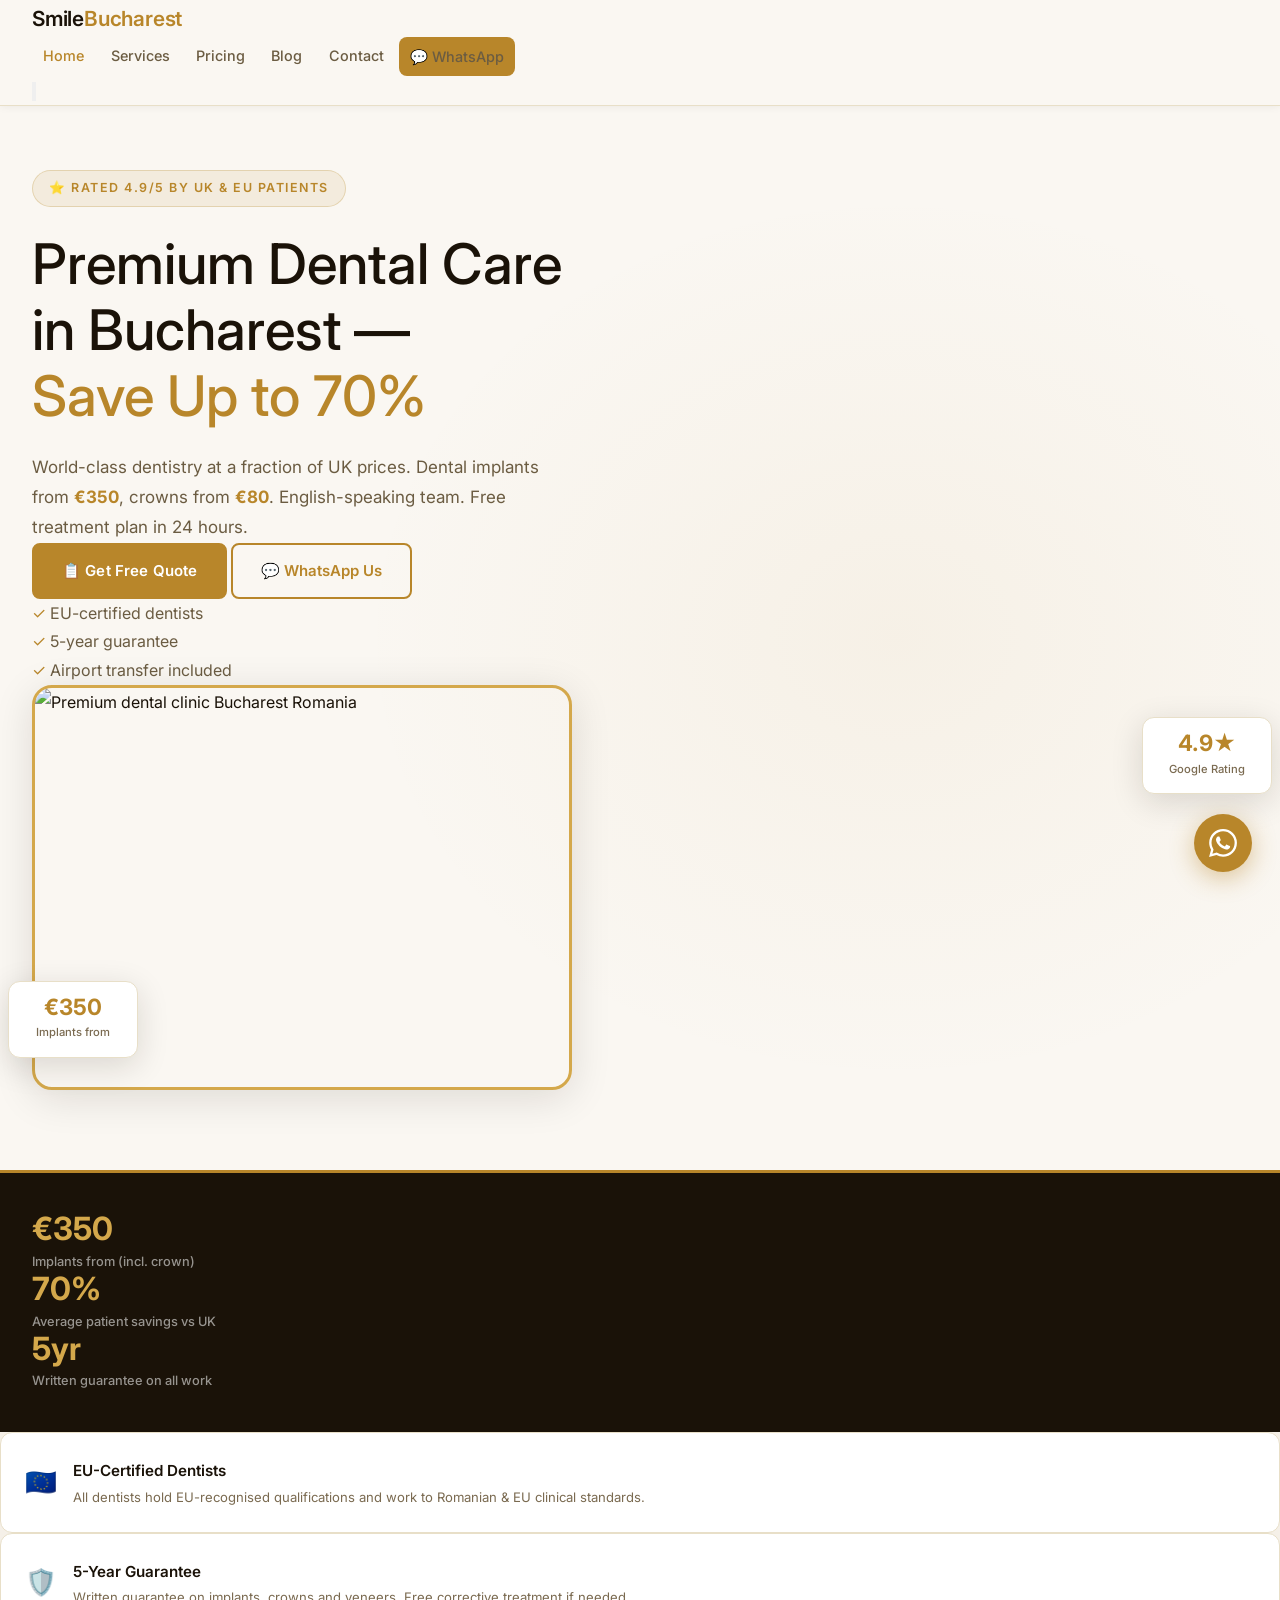
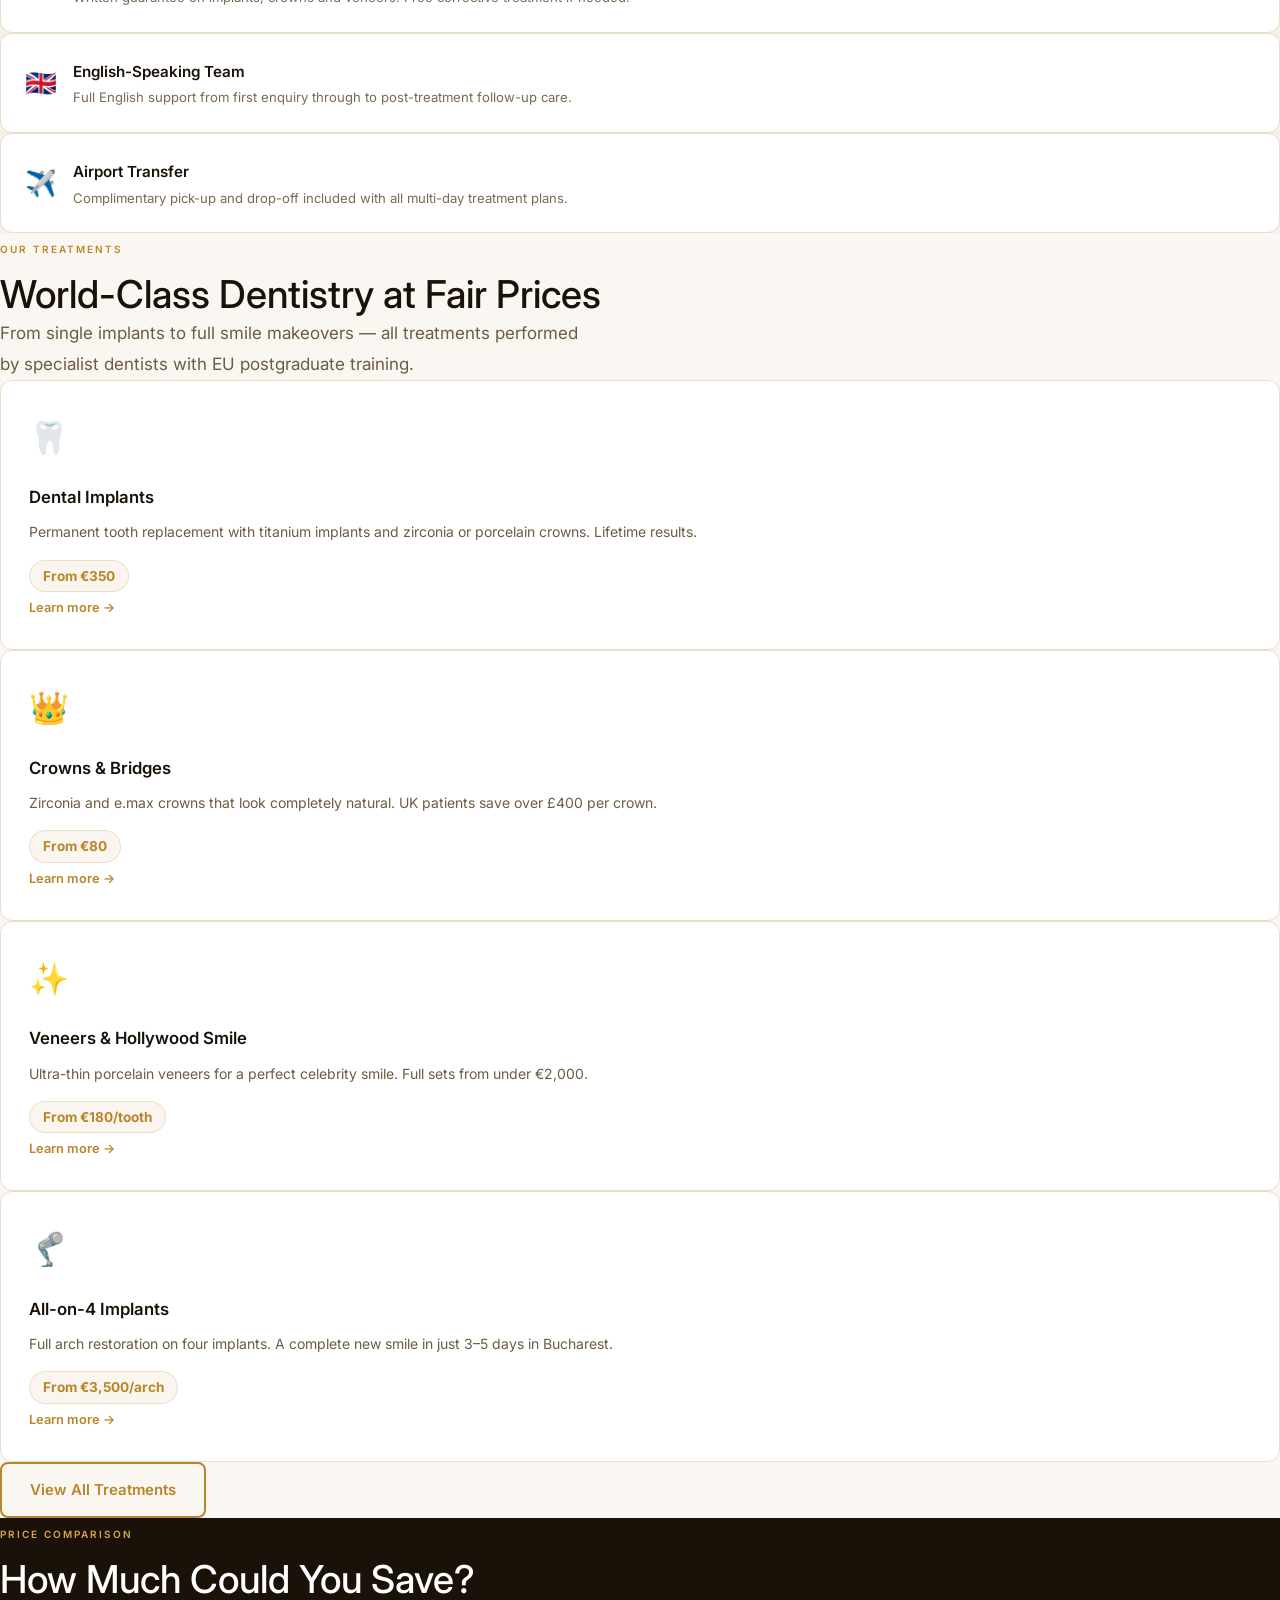
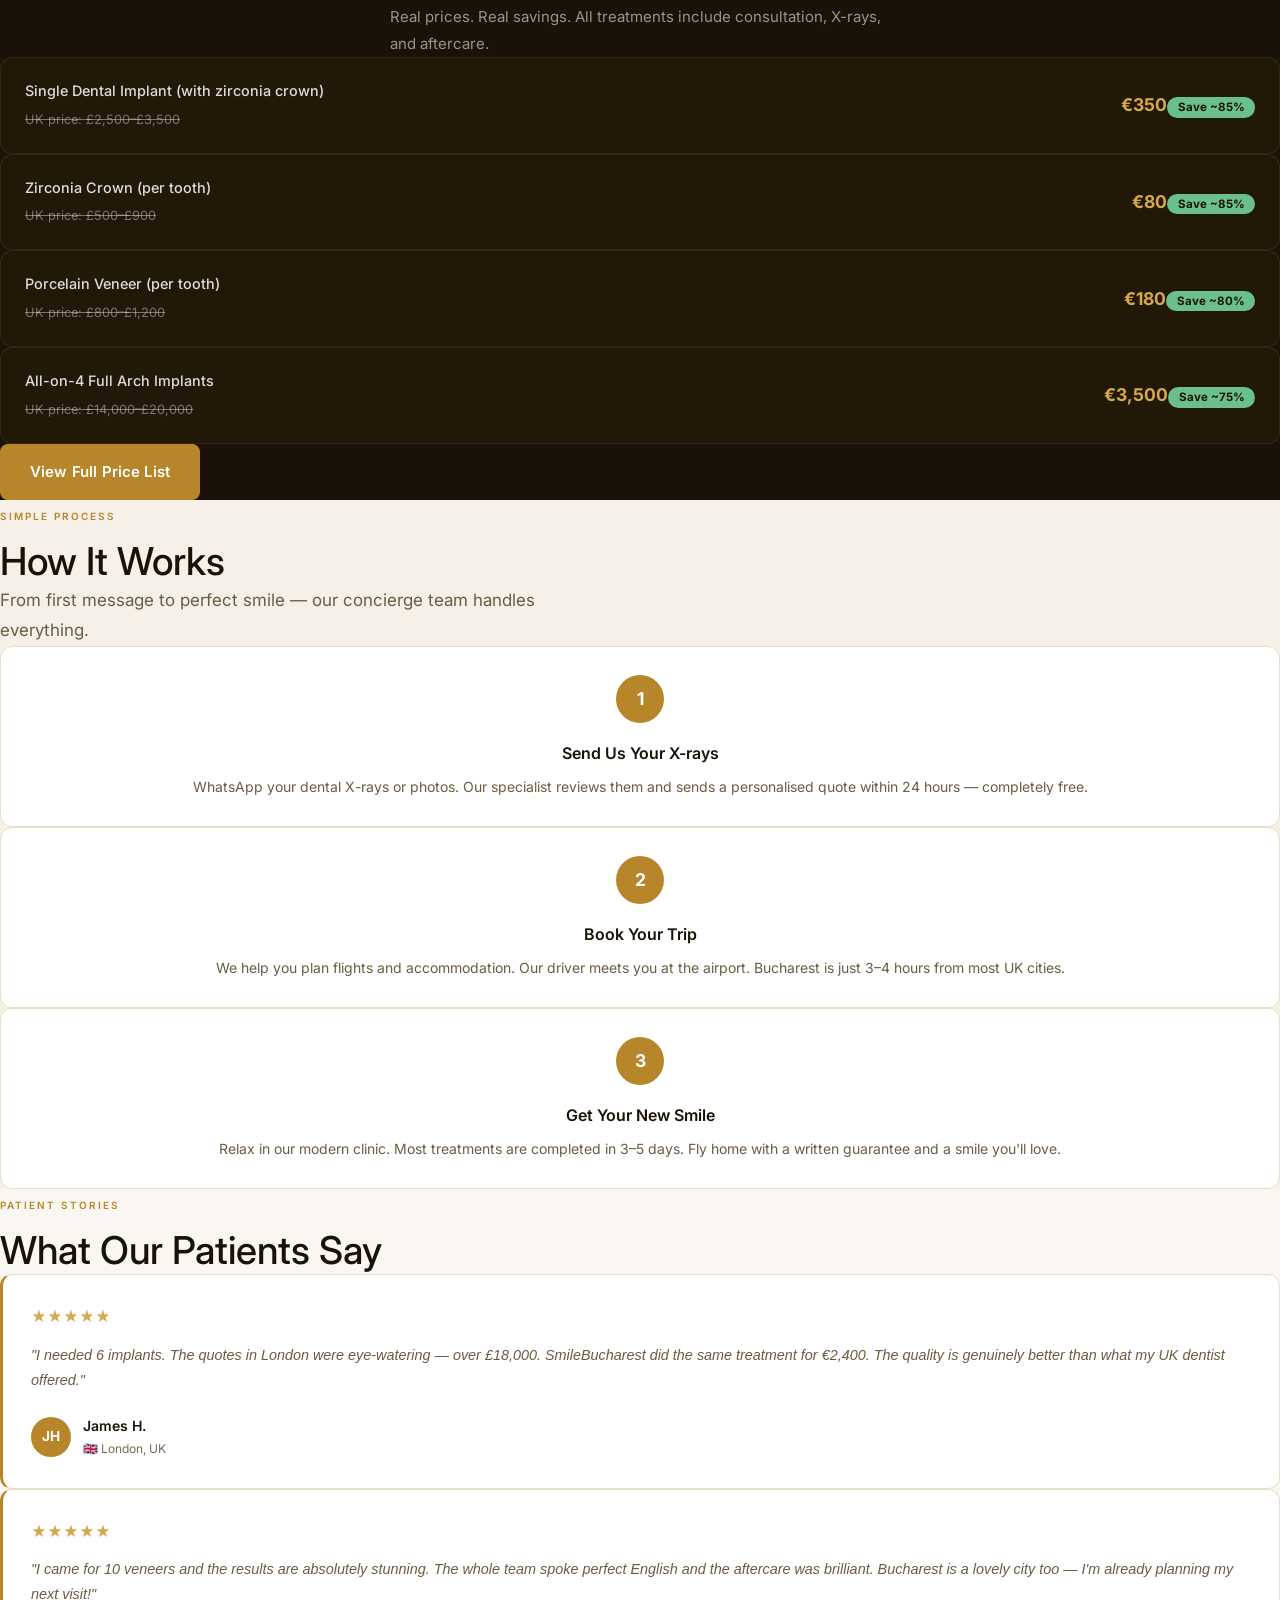
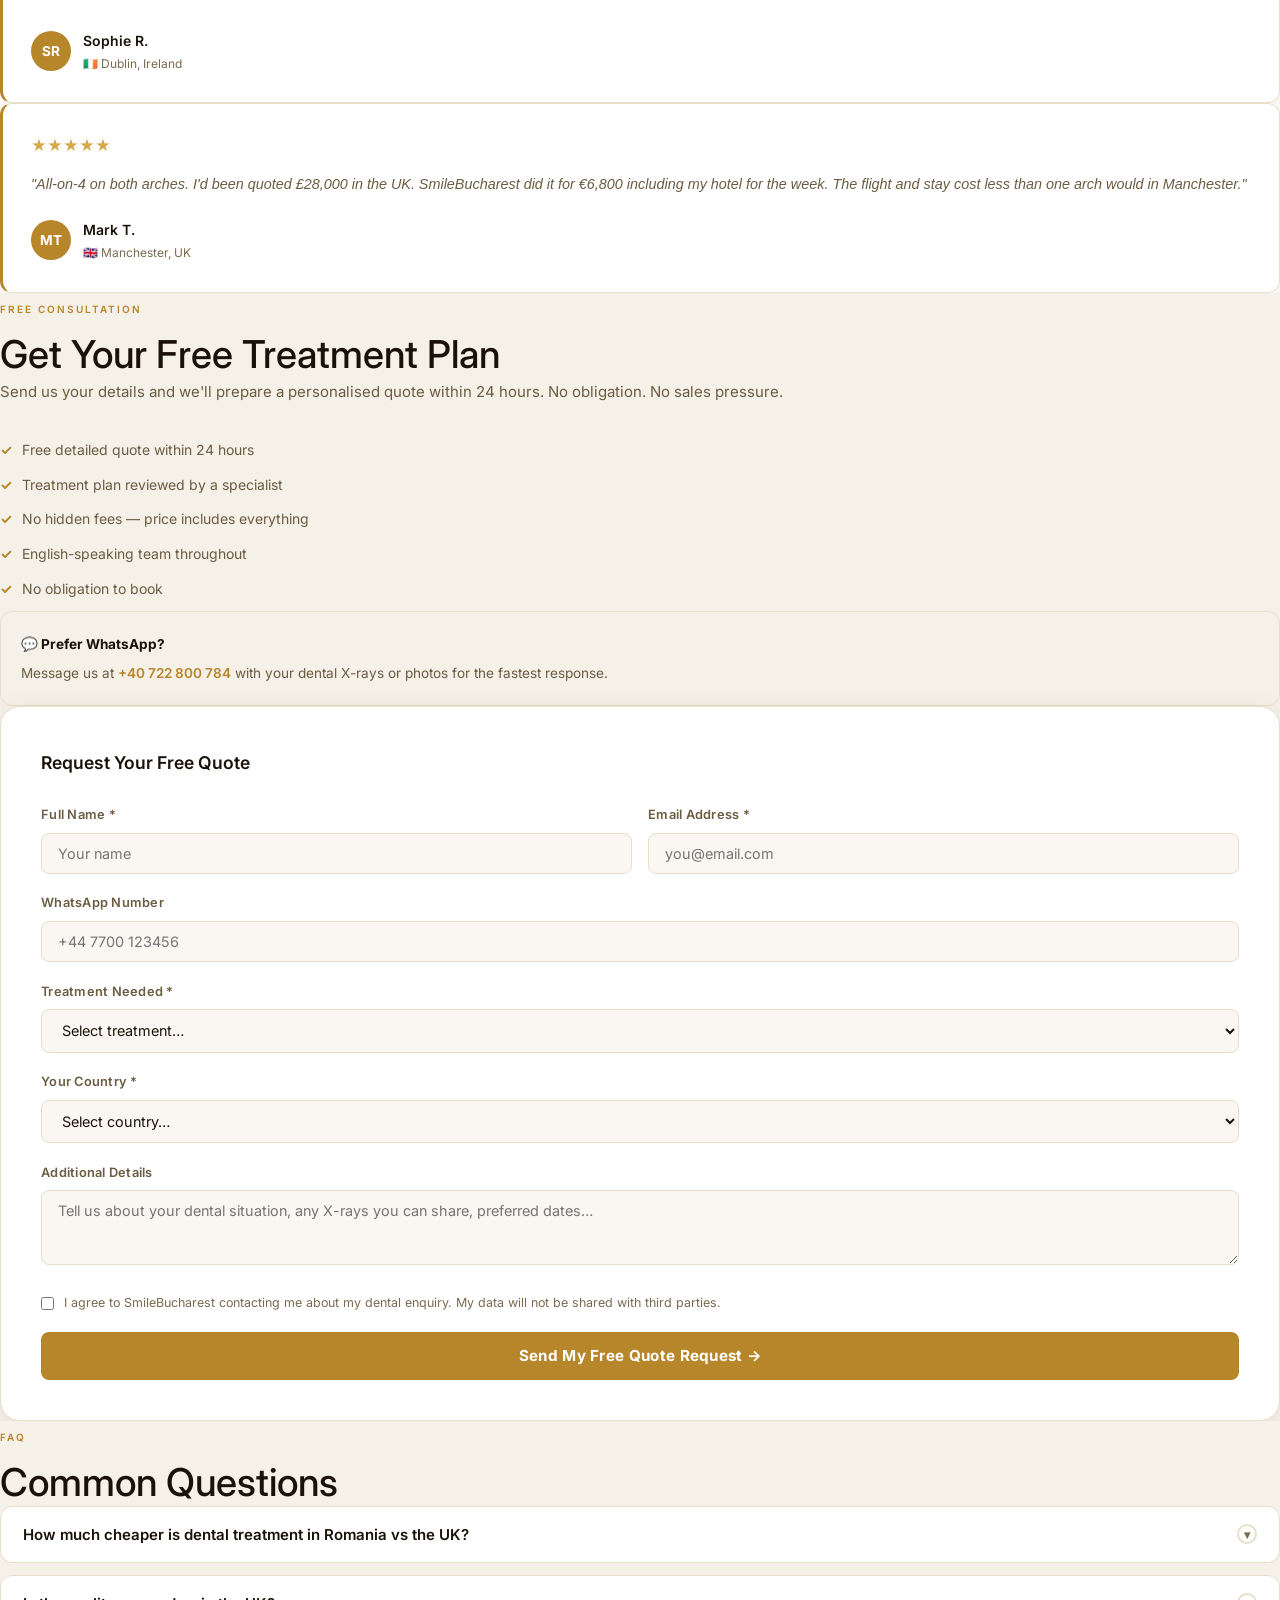
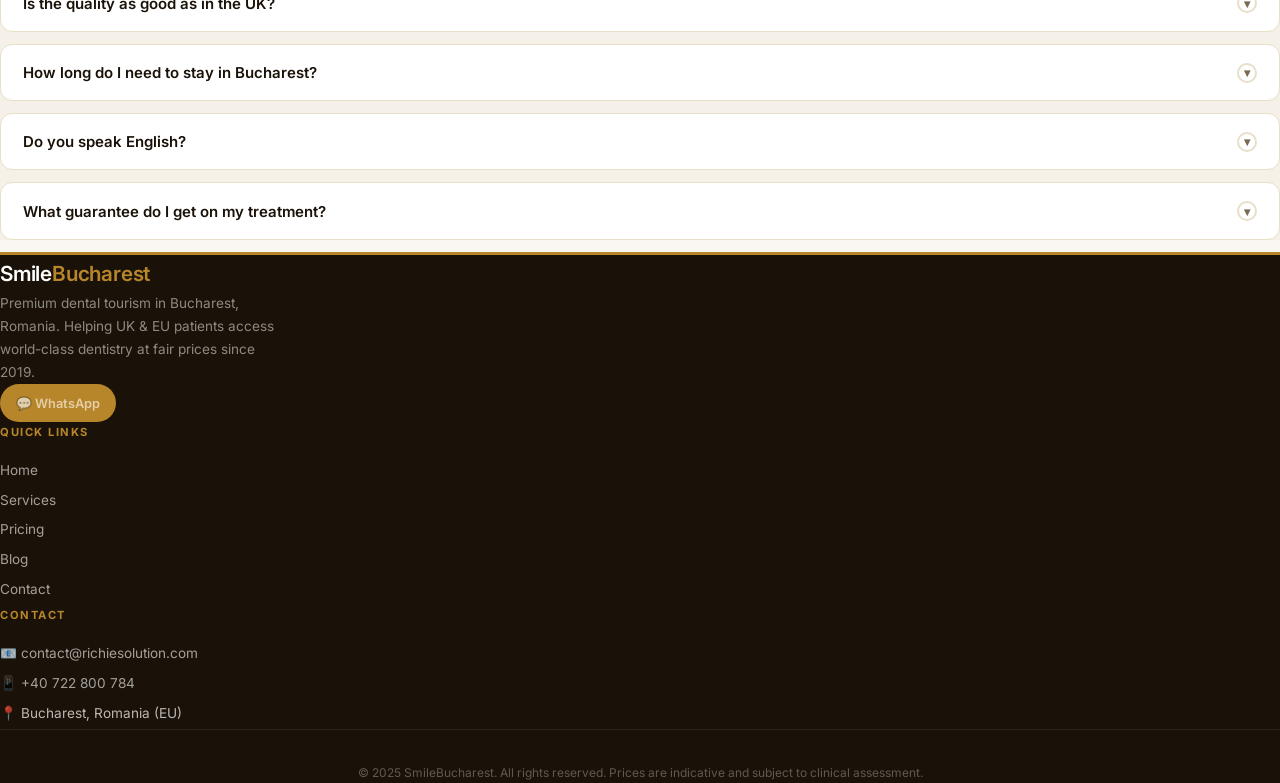
==== commit 65d83691: "redesign: warm premium gold theme" ====
--- a/index.html
+++ b/index.html
@@ -3,715 +3,351 @@
 <head>
   <meta charset="UTF-8" />
   <meta name="viewport" content="width=device-width, initial-scale=1.0" />
-
-  <!-- ── SEO Meta ─────────────────────────────────────── -->
-  <title>Affordable Dental Implants Romania – Save Up to 70% vs UK Prices | SmileBucharest</title>
-  <meta name="description" content="Get world-class dental treatment in Bucharest, Romania at a fraction of UK & EU costs. Dental implants from €350, crowns from €80. English-speaking dentists, EU-certified clinics. Get a free quote today." />
-  <meta name="keywords" content="dental implants Romania, cheap dental treatment Romania, dental tourism Bucharest, affordable dentist Romania, dental crowns Romania, Hollywood smile Romania" />
-  <link rel="canonical" href="https://www.smilebucharest.com/" />
-
-  <!-- ── Open Graph ─────────────────────────────────────── -->
+  <title>Dental Implants Romania – Save Up to 70% | SmileBucharest</title>
+  <meta name="description" content="Premium dental care in Bucharest, Romania. Dental implants from €350, crowns from €80, veneers from €180. Save up to 70% vs UK prices. English-speaking team. Free quote in 24h." />
+  <link rel="canonical" href="https://dental.richiesolution.com/" />
   <meta property="og:type" content="website" />
-  <meta property="og:title" content="Affordable Dental Implants in Romania – Save Up to 70% vs UK & EU Prices" />
-  <meta property="og:description" content="World-class dental care in Bucharest at up to 70% less than UK prices. English-speaking dentists, EU-certified clinics. Free quote in 24h." />
+  <meta property="og:title" content="Dental Implants Romania – Save Up to 70% | SmileBucharest" />
+  <meta property="og:description" content="Premium dental care in Bucharest. Implants from €350, crowns from €80. English-speaking team. Free quote in 24h." />
   <meta property="og:image" content="https://images.unsplash.com/photo-1606811841689-23dfddce3e95?w=1200&h=630&fit=crop" />
-  <meta property="og:url" content="https://www.smilebucharest.com/" />
-  <meta property="og:site_name" content="SmileBucharest" />
-
-  <!-- ── Twitter Card ───────────────────────────────────── -->
+  <meta property="og:url" content="https://dental.richiesolution.com/" />
   <meta name="twitter:card" content="summary_large_image" />
-  <meta name="twitter:title" content="Affordable Dental Implants in Romania – Save 70%" />
-  <meta name="twitter:description" content="World-class dental care in Bucharest at up to 70% less than UK prices." />
-  <meta name="twitter:image" content="https://images.unsplash.com/photo-1606811841689-23dfddce3e95?w=1200&h=630&fit=crop" />
-
-  <!-- ── Fonts & Styles ─────────────────────────────────── -->
   <link rel="preconnect" href="https://fonts.googleapis.com" />
-  <link rel="preconnect" href="https://fonts.gstatic.com" crossorigin />
   <link href="https://fonts.googleapis.com/css2?family=Inter:wght@300;400;500;600;700;800&display=swap" rel="stylesheet" />
   <script src="https://cdn.tailwindcss.com"></script>
-  <script>
-    tailwind.config = {
-      theme: {
-        extend: {
-          colors: {
-            brand: '#1A73E8',
-            green: '#34A853',
-            gray: { light: '#F8F9FA' }
-          },
-          fontFamily: { sans: ['Inter', 'system-ui', 'sans-serif'] }
-        }
-      }
-    }
-  </script>
+  <script>tailwind.config={theme:{extend:{colors:{cream:'#faf7f2',dark:'#1a1208',gold:'#b8862a','gold-light':'#d4a84b',surface:'#f5f0e8'},fontFamily:{sans:['Inter','sans-serif']}}}}</script>
   <link rel="stylesheet" href="assets/style.css" />
-
   <script async src="https://www.googletagmanager.com/gtag/js?id=G-E2S0ZX7Y9X"></script>
-  <script>
-    window.dataLayer = window.dataLayer || [];
-    function gtag(){dataLayer.push(arguments);}
-    gtag('js', new Date());
-    gtag('config', 'G-E2S0ZX7Y9X');
-  </script>
-
-  <!-- ── Schema: MedicalBusiness ───────────────────────── -->
-  <script type="application/ld+json">
-  {
-    "@context": "https://schema.org",
-    "@type": "MedicalBusiness",
-    "name": "SmileBucharest Dental Clinic",
-    "description": "Premium dental tourism clinic in Bucharest, Romania offering affordable dental implants, crowns, veneers, and full mouth restorations for UK and EU patients.",
-    "url": "https://www.smilebucharest.com",
-    "logo": "https://www.smilebucharest.com/assets/logo.png",
-    "image": "https://images.unsplash.com/photo-1606811841689-23dfddce3e95?w=800",
-    "telephone": "+40-722-800-784",
-    "email": "contact@richiesolution.com",
-    "address": {
-      "@type": "PostalAddress",
-      "streetAddress": "Strada Exemplu 1",
-      "addressLocality": "Bucharest",
-      "postalCode": "010001",
-      "addressCountry": "RO"
-    },
-    "geo": {
-      "@type": "GeoCoordinates",
-      "latitude": "44.4268",
-      "longitude": "26.1025"
-    },
-    "openingHours": ["Mo-Fr 08:00-20:00", "Sa 09:00-15:00"],
-    "priceRange": "€€",
-    "medicalSpecialty": ["Dentistry", "Implantology", "Cosmetic Dentistry"],
-    "sameAs": [
-      "https://www.facebook.com/smilebucharest",
-      "https://www.instagram.com/smilebucharest"
-    ]
-  }
-  </script>
-
-  <!-- ── Schema: FAQPage ────────────────────────────────── -->
-  <script type="application/ld+json">
-  {
-    "@context": "https://schema.org",
-    "@type": "FAQPage",
-    "mainEntity": [
-      {
-        "@type": "Question",
-        "name": "How much can I save on dental treatment in Romania compared to the UK?",
-        "acceptedAnswer": {
-          "@type": "Answer",
-          "text": "Patients typically save between 50% and 70% on dental procedures in Romania versus UK prices. A single dental implant that costs £2,500+ in the UK can be done for €350–€500 in Bucharest, including the crown."
-        }
-      },
-      {
-        "@type": "Question",
-        "name": "Is dental care in Romania safe and to EU standards?",
-        "acceptedAnswer": {
-          "@type": "Answer",
-          "text": "Yes. Romania is a full EU member state. All our partner clinics use CE-marked materials, follow EU sterilisation protocols, and our dentists hold European university degrees with ongoing CPD training."
-        }
-      },
-      {
-        "@type": "Question",
-        "name": "Do I need to speak Romanian?",
-        "acceptedAnswer": {
-          "@type": "Answer",
-          "text": "Not at all. All our dentists and patient coordinators are fluent English speakers. We handle all communication, treatment planning, and aftercare in English."
-        }
-      },
-      {
-        "@type": "Question",
-        "name": "How many trips to Romania will I need?",
-        "acceptedAnswer": {
-          "@type": "Answer",
-          "text": "Most treatments require 1–2 visits. Dental implants typically need 2 visits (implant placement, then crown fitting 3–6 months later). Crowns, veneers, and composite bonding are usually completed in a single visit of 3–5 days."
-        }
-      },
-      {
-        "@type": "Question",
-        "name": "Do you help with accommodation and travel?",
-        "acceptedAnswer": {
-          "@type": "Answer",
-          "text": "Yes. We provide a full concierge service including recommended hotels near the clinic, airport transfers, and a local guide. Bucharest is very well connected with daily direct flights from London, Manchester, Birmingham, Dublin and most major EU cities."
-        }
-      }
-    ]
-  }
-  </script>
+  <script>window.dataLayer=window.dataLayer||[];function gtag(){dataLayer.push(arguments);}gtag('js',new Date());gtag('config','G-E2S0ZX7Y9X');</script>
+  <script type="application/ld+json">{"@context":"https://schema.org","@type":"MedicalBusiness","name":"SmileBucharest","description":"Premium dental tourism clinic in Bucharest, Romania serving UK and EU patients.","url":"https://dental.richiesolution.com","telephone":"+40722800784","email":"contact@richiesolution.com","address":{"@type":"PostalAddress","addressLocality":"Bucharest","addressCountry":"RO"},"priceRange":"€€","openingHours":"Mo-Fr 09:00-18:00"}</script>
+  <script type="application/ld+json">{"@context":"https://schema.org","@type":"FAQPage","mainEntity":[{"@type":"Question","name":"How much do dental implants cost in Romania?","acceptedAnswer":{"@type":"Answer","text":"Dental implants in Romania start from €350 per implant including the crown, compared to £2,500–£3,500 in the UK."}},{"@type":"Question","name":"Is dental treatment in Romania safe?","acceptedAnswer":{"@type":"Answer","text":"Yes. Romanian dentists train to EU standards and many hold postgraduate degrees from EU universities."}},{"@type":"Question","name":"Do you speak English?","acceptedAnswer":{"@type":"Answer","text":"Yes, our entire patient-facing team communicates in English from first enquiry through to aftercare."}},{"@type":"Question","name":"How long will I need to stay in Bucharest?","acceptedAnswer":{"@type":"Answer","text":"Most patients stay 4–7 days for implants. Crowns or veneers can often be done in 3–4 days."}}]}</script>
 </head>
-
 <body>
 
-<!-- ═══════════════════════════════════════════════════════
-     NAVBAR
-════════════════════════════════════════════════════════ -->
-<nav class="navbar" role="navigation" aria-label="Main navigation">
-  <div class="max-w-6xl mx-auto px-4 flex items-center justify-between h-16">
+<!-- NAVBAR -->
+<nav class="navbar" role="navigation">
+  <div style="max-width:1400px;margin:0 auto;padding:0 2rem;" class="flex items-center justify-between h-16">
     <a href="index.html" class="nav-logo">Smile<span>Bucharest</span></a>
-
-    <!-- Desktop nav -->
     <div class="nav-links hidden md:flex items-center gap-1">
       <a href="index.html" class="active">Home</a>
       <a href="services.html">Services</a>
       <a href="pricing.html">Pricing</a>
       <a href="blog/index.html">Blog</a>
       <a href="contact.html">Contact</a>
-      <a href="https://wa.me/40722800784" target="_blank" rel="noopener" class="btn-whatsapp ml-4" style="padding:.5rem 1.1rem;font-size:.85rem;">
-        <svg xmlns="http://www.w3.org/2000/svg" class="w-4 h-4" fill="currentColor" viewBox="0 0 24 24"><path d="M17.472 14.382c-.297-.149-1.758-.867-2.03-.967-.273-.099-.471-.148-.67.15-.197.297-.767.966-.94 1.164-.173.199-.347.223-.644.075-.297-.15-1.255-.463-2.39-1.475-.883-.788-1.48-1.761-1.653-2.059-.173-.297-.018-.458.13-.606.134-.133.298-.347.446-.52.149-.174.198-.298.298-.497.099-.198.05-.371-.025-.52-.075-.149-.669-1.612-.916-2.207-.242-.579-.487-.5-.669-.51-.173-.008-.371-.01-.57-.01-.198 0-.52.074-.792.372-.272.297-1.04 1.016-1.04 2.479 0 1.462 1.065 2.875 1.213 3.074.149.198 2.096 3.2 5.077 4.487.709.306 1.262.489 1.694.625.712.227 1.36.195 1.871.118.571-.085 1.758-.719 2.006-1.413.248-.694.248-1.289.173-1.413-.074-.124-.272-.198-.57-.347m-5.421 7.403h-.004a9.87 9.87 0 01-5.031-1.378l-.361-.214-3.741.982.998-3.648-.235-.374a9.86 9.86 0 01-1.51-5.26c.001-5.45 4.436-9.884 9.888-9.884 2.64 0 5.122 1.03 6.988 2.898a9.825 9.825 0 012.893 6.994c-.003 5.45-4.437 9.884-9.885 9.884m8.413-18.297A11.815 11.815 0 0012.05 0C5.495 0 .16 5.335.157 11.892c0 2.096.547 4.142 1.588 5.945L.057 24l6.305-1.654a11.882 11.882 0 005.683 1.448h.005c6.554 0 11.89-5.335 11.893-11.893a11.821 11.821 0 00-3.48-8.413z"/></svg>
-        WhatsApp
-      </a>
-    </div>
-
-    <!-- Mobile hamburger -->
-    <button id="hamburger" class="md:hidden flex items-center justify-center w-10 h-10 rounded-lg hover:bg-gray-100 transition" aria-expanded="false" aria-label="Toggle menu">
+      <a href="https://wa.me/40722800784" target="_blank" rel="noopener" class="btn-whatsapp ml-4" data-ga="whatsapp_nav">💬 WhatsApp</a>
+    </div>
+    <button id="hamburger" class="md:hidden flex items-center justify-center w-10 h-10 rounded-lg hover:bg-amber-50 transition" aria-expanded="false" aria-label="Toggle menu">
       <svg xmlns="http://www.w3.org/2000/svg" class="w-6 h-6" fill="none" viewBox="0 0 24 24" stroke="currentColor"><path stroke-linecap="round" stroke-linejoin="round" stroke-width="2" d="M4 6h16M4 12h16M4 18h16"/></svg>
     </button>
   </div>
-
-  <!-- Mobile nav -->
-  <div id="mobile-menu" class="mobile-menu max-w-6xl mx-auto px-4">
-    <a href="index.html">Home</a>
-    <a href="services.html">Services</a>
-    <a href="pricing.html">Pricing</a>
-    <a href="blog/index.html">Blog</a>
-    <a href="contact.html">Contact</a>
-    <a href="https://wa.me/40722800784" target="_blank" rel="noopener" style="color:#34A853;font-weight:700;">💬 WhatsApp Us</a>
+  <div id="mobile-menu" class="mobile-menu" style="max-width:1400px;margin:0 auto;padding-left:2rem;padding-right:2rem;">
+    <a href="index.html">Home</a><a href="services.html">Services</a><a href="pricing.html">Pricing</a>
+    <a href="blog/index.html">Blog</a><a href="contact.html">Contact</a>
+    <a href="https://wa.me/40722800784" target="_blank" rel="noopener" style="color:var(--gold);font-weight:700;">💬 WhatsApp Us</a>
   </div>
 </nav>
 
-
-<!-- ═══════════════════════════════════════════════════════
-     HERO
-════════════════════════════════════════════════════════ -->
-<section class="hero py-20 md:py-32" aria-label="Hero section">
-  <div class="max-w-6xl mx-auto px-4 relative z-10">
+<!-- HERO -->
+<section class="hero">
+  <div style="max-width:1400px;margin:0 auto;padding:0 2rem;width:100%;">
     <div class="grid md:grid-cols-2 gap-12 items-center">
-
-      <!-- Left: copy -->
       <div>
-        <div class="hero-badge mb-6">
-          <span>🇷🇴</span> EU-Certified Clinics · English-Speaking Dentists
-        </div>
-        <h1 class="text-4xl md:text-5xl font-extrabold text-white leading-tight mb-6">
-          Affordable Dental Implants in Romania –<br />
-          <span style="color:#86efac;">Save Up to 70%</span> vs UK &amp; EU Prices
+        <div class="hero-badge">⭐ Rated 4.9/5 by UK &amp; EU Patients</div>
+        <h1 style="font-size:clamp(2rem,4.5vw,3.5rem);font-weight:500;line-height:1.18;margin-bottom:1.5rem;">
+          Premium Dental Care<br>in Bucharest —<br><span class="hero-gold">Save Up to 70%</span>
         </h1>
-        <p class="text-blue-100 text-lg mb-8 leading-relaxed">
-          World-class dental care in Bucharest at a fraction of UK costs. Dental implants from <strong class="text-white">€350</strong>, crowns from <strong class="text-white">€80</strong>. Free treatment plan within 24 hours.
-        </p>
-        <div class="flex flex-wrap gap-4">
-          <a href="#quote-form" class="btn-primary text-base">
-            <svg xmlns="http://www.w3.org/2000/svg" class="w-5 h-5" fill="none" viewBox="0 0 24 24" stroke="currentColor"><path stroke-linecap="round" stroke-linejoin="round" stroke-width="2" d="M9 12h6m-6 4h6m2 5H7a2 2 0 01-2-2V5a2 2 0 012-2h5.586a1 1 0 01.707.293l5.414 5.414a1 1 0 01.293.707V19a2 2 0 01-2 2z"/></svg>
-            Get Free Quote
-          </a>
-          <a href="https://wa.me/40722800784" target="_blank" rel="noopener" class="btn-whatsapp text-base">
-            <svg xmlns="http://www.w3.org/2000/svg" class="w-5 h-5" fill="currentColor" viewBox="0 0 24 24"><path d="M17.472 14.382c-.297-.149-1.758-.867-2.03-.967-.273-.099-.471-.148-.67.15-.197.297-.767.966-.94 1.164-.173.199-.347.223-.644.075-.297-.15-1.255-.463-2.39-1.475-.883-.788-1.48-1.761-1.653-2.059-.173-.297-.018-.458.13-.606.134-.133.298-.347.446-.52.149-.174.198-.298.298-.497.099-.198.05-.371-.025-.52-.075-.149-.669-1.612-.916-2.207-.242-.579-.487-.5-.669-.51-.173-.008-.371-.01-.57-.01-.198 0-.52.074-.792.372-.272.297-1.04 1.016-1.04 2.479 0 1.462 1.065 2.875 1.213 3.074.149.198 2.096 3.2 5.077 4.487.709.306 1.262.489 1.694.625.712.227 1.36.195 1.871.118.571-.085 1.758-.719 2.006-1.413.248-.694.248-1.289.173-1.413-.074-.124-.272-.198-.57-.347m-5.421 7.403h-.004a9.87 9.87 0 01-5.031-1.378l-.361-.214-3.741.982.998-3.648-.235-.374a9.86 9.86 0 01-1.51-5.26c.001-5.45 4.436-9.884 9.888-9.884 2.64 0 5.122 1.03 6.988 2.898a9.825 9.825 0 012.893 6.994c-.003 5.45-4.437 9.884-9.885 9.884m8.413-18.297A11.815 11.815 0 0012.05 0C5.495 0 .16 5.335.157 11.892c0 2.096.547 4.142 1.588 5.945L.057 24l6.305-1.654a11.882 11.882 0 005.683 1.448h.005c6.554 0 11.89-5.335 11.893-11.893a11.821 11.821 0 00-3.48-8.413z"/></svg>
-            WhatsApp Us Now
-          </a>
-        </div>
-        <div class="mt-8 flex flex-wrap gap-6 text-blue-100 text-sm">
-          <span class="flex items-center gap-2"><span class="text-green-400">✓</span> Free treatment plan</span>
-          <span class="flex items-center gap-2"><span class="text-green-400">✓</span> No hidden fees</span>
-          <span class="flex items-center gap-2"><span class="text-green-400">✓</span> 5-year warranty</span>
-        </div>
-      </div>
-
-      <!-- Right: image + mini stats -->
-      <div class="hidden md:block relative">
-        <div class="rounded-2xl overflow-hidden shadow-2xl border-4 border-white border-opacity-20">
-          <img
-            src="https://images.unsplash.com/photo-1606811841689-23dfddce3e95?w=600&h=450&fit=crop&q=80"
-            alt="Modern dental clinic in Bucharest Romania"
-            class="w-full h-80 object-cover"
-            loading="eager"
-          />
-        </div>
-        <!-- Floating stat cards -->
-        <div class="absolute -bottom-6 -left-6 bg-white rounded-xl px-4 py-3 shadow-xl border border-gray-100">
-          <div class="text-2xl font-extrabold text-green-600">€350</div>
-          <div class="text-xs text-gray-500">Dental implant (full)</div>
-        </div>
-        <div class="absolute -top-6 -right-6 bg-white rounded-xl px-4 py-3 shadow-xl border border-gray-100">
-          <div class="text-2xl font-extrabold text-brand">70%</div>
-          <div class="text-xs text-gray-500">Average savings</div>
-        </div>
-      </div>
-    </div>
-  </div>
-</section>
-
-
-<!-- ═══════════════════════════════════════════════════════
-     TRUST BADGES
-════════════════════════════════════════════════════════ -->
-<section class="py-12 bg-white">
+        <p class="hero-sub mb-8">World-class dentistry at a fraction of UK prices. Dental implants from <strong style="color:var(--gold)">€350</strong>, crowns from <strong style="color:var(--gold)">€80</strong>. English-speaking team. Free treatment plan in 24 hours.</p>
+        <div class="flex flex-wrap gap-3 mb-8">
+          <a href="#quote-form" class="btn-primary">📋 Get Free Quote</a>
+          <a href="https://wa.me/40722800784?text=Hi%2C%20I%27d%20like%20a%20free%20dental%20quote" target="_blank" rel="noopener" class="btn-outline" data-ga="whatsapp_hero">💬 WhatsApp Us</a>
+        </div>
+        <div class="flex flex-wrap gap-5">
+          <div class="flex items-center gap-2 text-sm" style="color:var(--text-sec)"><span style="color:var(--gold)">✓</span> EU-certified dentists</div>
+          <div class="flex items-center gap-2 text-sm" style="color:var(--text-sec)"><span style="color:var(--gold)">✓</span> 5-year guarantee</div>
+          <div class="flex items-center gap-2 text-sm" style="color:var(--text-sec)"><span style="color:var(--gold)">✓</span> Airport transfer included</div>
+        </div>
+      </div>
+      <div class="hero-photo-wrap hidden md:block">
+        <img src="https://images.unsplash.com/photo-1606811841689-23dfddce3e95?w=700&h=520&fit=crop&q=85" alt="Premium dental clinic Bucharest Romania" class="hero-photo" loading="eager" />
+        <div class="hero-stat hero-stat-1">
+          <span class="hero-stat-num">€350</span>
+          <span class="hero-stat-label">Implants from</span>
+        </div>
+        <div class="hero-stat hero-stat-2">
+          <span class="hero-stat-num">4.9★</span>
+          <span class="hero-stat-label">Google Rating</span>
+        </div>
+      </div>
+    </div>
+  </div>
+</section>
+
+<!-- STATS BAR -->
+<div class="stats-bar">
+  <div style="max-width:1400px;margin:0 auto;padding:0 2rem;">
+    <div class="grid grid-cols-3 gap-4 text-center">
+      <div><span class="stats-bar-num">€350</span><span class="stats-bar-label">Implants from (incl. crown)</span></div>
+      <div><span class="stats-bar-num">70%</span><span class="stats-bar-label">Average patient savings vs UK</span></div>
+      <div><span class="stats-bar-num">5yr</span><span class="stats-bar-label">Written guarantee on all work</span></div>
+    </div>
+  </div>
+</div>
+
+<!-- TRUST BADGES -->
+<section class="trust-section py-16">
   <div class="max-w-6xl mx-auto px-4">
     <div class="grid grid-cols-2 md:grid-cols-4 gap-4">
-      <div class="trust-badge fade-up">
-        <div class="trust-badge-icon">🏅</div>
-        <div class="trust-badge-title">EU-Certified Clinics</div>
-        <div class="trust-badge-sub">ISO & EU health standards</div>
-      </div>
-      <div class="trust-badge fade-up" style="transition-delay:.1s">
-        <div class="trust-badge-icon">🦷</div>
-        <div class="trust-badge-title">15+ Years Experience</div>
-        <div class="trust-badge-sub">Senior implantologists</div>
-      </div>
-      <div class="trust-badge fade-up" style="transition-delay:.2s">
-        <div class="trust-badge-icon">🇬🇧</div>
-        <div class="trust-badge-title">English-Speaking</div>
-        <div class="trust-badge-sub">All dentists & staff</div>
-      </div>
-      <div class="trust-badge fade-up" style="transition-delay:.3s">
-        <div class="trust-badge-icon">🛡️</div>
-        <div class="trust-badge-title">5-Year Guarantee</div>
-        <div class="trust-badge-sub">On all implants & crowns</div>
-      </div>
-    </div>
-  </div>
-</section>
-
-
-<!-- ═══════════════════════════════════════════════════════
-     SERVICES OVERVIEW
-════════════════════════════════════════════════════════ -->
-<section class="py-20" style="background:#F8F9FA;" id="services" aria-label="Our dental services">
+      <div class="trust-badge fade-up"><span class="trust-icon">🇪🇺</span><div><h3>EU-Certified Dentists</h3><p>All dentists hold EU-recognised qualifications and work to Romanian &amp; EU clinical standards.</p></div></div>
+      <div class="trust-badge fade-up" style="transition-delay:.1s"><span class="trust-icon">🛡️</span><div><h3>5-Year Guarantee</h3><p>Written guarantee on implants, crowns and veneers. Free corrective treatment if needed.</p></div></div>
+      <div class="trust-badge fade-up" style="transition-delay:.2s"><span class="trust-icon">🇬🇧</span><div><h3>English-Speaking Team</h3><p>Full English support from first enquiry through to post-treatment follow-up care.</p></div></div>
+      <div class="trust-badge fade-up" style="transition-delay:.3s"><span class="trust-icon">✈️</span><div><h3>Airport Transfer</h3><p>Complimentary pick-up and drop-off included with all multi-day treatment plans.</p></div></div>
+    </div>
+  </div>
+</section>
+
+<!-- SERVICES -->
+<section class="services-section py-20">
   <div class="max-w-6xl mx-auto px-4">
     <div class="text-center mb-12">
-      <span class="section-label">What We Offer</span>
-      <h2 class="section-title">Dental Services That Save You Thousands</h2>
-      <p class="section-sub">From a single implant to a complete smile makeover – all at Romanian prices with UK-quality care.</p>
-    </div>
-
-    <div class="grid md:grid-cols-2 lg:grid-cols-4 gap-6">
-      <!-- Implants -->
+      <span class="section-label">Our Treatments</span>
+      <h2 class="section-title mb-3">World-Class Dentistry at Fair Prices</h2>
+      <p class="section-sub mx-auto text-center">From single implants to full smile makeovers — all treatments performed by specialist dentists with EU postgraduate training.</p>
+    </div>
+    <div class="grid md:grid-cols-2 lg:grid-cols-4 gap-5">
       <div class="service-card fade-up">
-        <img src="https://images.unsplash.com/photo-1588776814546-1ffdd51cd7b4?w=400&h=200&fit=crop&q=80" alt="Dental implants Romania" loading="lazy" />
-        <div class="service-card-body">
-          <h3>Dental Implants</h3>
-          <p>Permanent titanium implants with porcelain crowns. Straumann &amp; MIS implants available.</p>
-          <div class="service-price">
-            <span class="from">From</span>
-            <span class="amount">€350</span>
-            <span class="uk">vs £2,500+ UK</span>
-          </div>
-        </div>
-      </div>
-      <!-- Crowns -->
+        <div class="service-icon">🦷</div>
+        <h3>Dental Implants</h3>
+        <p>Permanent tooth replacement with titanium implants and zirconia or porcelain crowns. Lifetime results.</p>
+        <span class="service-price">From €350</span>
+        <div class="mt-3"><a href="services.html#implants" style="font-size:.8rem;color:var(--gold);font-weight:600;">Learn more →</a></div>
+      </div>
       <div class="service-card fade-up" style="transition-delay:.1s">
-        <img src="https://images.unsplash.com/photo-1609840114035-3c981b782dfe?w=400&h=200&fit=crop&q=80" alt="Dental crowns Romania" loading="lazy" />
-        <div class="service-card-body">
-          <h3>Crowns &amp; Veneers</h3>
-          <p>Zirconia and e.max ceramic crowns. Natural-looking, stain-resistant, durable.</p>
-          <div class="service-price">
-            <span class="from">From</span>
-            <span class="amount">€80</span>
-            <span class="uk">vs £700+ UK</span>
-          </div>
-        </div>
-      </div>
-      <!-- Hollywood Smile -->
+        <div class="service-icon">👑</div>
+        <h3>Crowns &amp; Bridges</h3>
+        <p>Zirconia and e.max crowns that look completely natural. UK patients save over £400 per crown.</p>
+        <span class="service-price">From €80</span>
+        <div class="mt-3"><a href="services.html#crowns" style="font-size:.8rem;color:var(--gold);font-weight:600;">Learn more →</a></div>
+      </div>
       <div class="service-card fade-up" style="transition-delay:.2s">
-        <img src="https://images.unsplash.com/photo-1516914943479-89db7d9ae7f2?w=400&h=200&fit=crop&q=80" alt="Hollywood smile makeover Romania" loading="lazy" />
-        <div class="service-card-body">
-          <h3>Hollywood Smile</h3>
-          <p>Full smile makeover with 8–10 porcelain veneers. Celebrity-quality results.</p>
-          <div class="service-price">
-            <span class="from">From</span>
-            <span class="amount">€1,200</span>
-            <span class="uk">vs £8,000+ UK</span>
-          </div>
-        </div>
-      </div>
-      <!-- Full Mouth -->
+        <div class="service-icon">✨</div>
+        <h3>Veneers &amp; Hollywood Smile</h3>
+        <p>Ultra-thin porcelain veneers for a perfect celebrity smile. Full sets from under €2,000.</p>
+        <span class="service-price">From €180/tooth</span>
+        <div class="mt-3"><a href="services.html#veneers" style="font-size:.8rem;color:var(--gold);font-weight:600;">Learn more →</a></div>
+      </div>
       <div class="service-card fade-up" style="transition-delay:.3s">
-        <img src="https://images.unsplash.com/photo-1629909613654-28e377c37b09?w=400&h=200&fit=crop&q=80" alt="Full mouth restoration Romania" loading="lazy" />
-        <div class="service-card-body">
-          <h3>Full Mouth Restoration</h3>
-          <p>All-on-4 and All-on-6 implant bridges. Full arches restored in one visit.</p>
-          <div class="service-price">
-            <span class="from">From</span>
-            <span class="amount">€3,500</span>
-            <span class="uk">vs £20,000+ UK</span>
-          </div>
-        </div>
-      </div>
-    </div>
-
-    <div class="text-center mt-10">
-      <a href="services.html" class="btn-outline">View All Services →</a>
-    </div>
-  </div>
-</section>
-
-
-<!-- ═══════════════════════════════════════════════════════
-     3-STEP PROCESS
-════════════════════════════════════════════════════════ -->
-<section class="py-20 bg-white" aria-label="How it works">
-  <div class="max-w-6xl mx-auto px-4">
+        <div class="service-icon">🦿</div>
+        <h3>All-on-4 Implants</h3>
+        <p>Full arch restoration on four implants. A complete new smile in just 3–5 days in Bucharest.</p>
+        <span class="service-price">From €3,500/arch</span>
+        <div class="mt-3"><a href="services.html#allon4" style="font-size:.8rem;color:var(--gold);font-weight:600;">Learn more →</a></div>
+      </div>
+    </div>
+    <div class="text-center mt-10"><a href="services.html" class="btn-outline">View All Treatments</a></div>
+  </div>
+</section>
+
+<!-- SAVINGS -->
+<section class="savings-section py-16">
+  <div class="max-w-5xl mx-auto px-4">
+    <div class="text-center mb-10">
+      <span class="section-label" style="color:var(--gold-light)">Price Comparison</span>
+      <h2 class="section-title mb-3" style="color:#fff;">How Much Could You Save?</h2>
+      <p style="color:rgba(255,255,255,.55);font-size:.9375rem;max-width:500px;margin:0 auto;">Real prices. Real savings. All treatments include consultation, X-rays, and aftercare.</p>
+    </div>
+    <div class="space-y-3">
+      <div class="savings-item fade-up"><div><h4>Single Dental Implant (with zirconia crown)</h4><span class="savings-uk-price">UK price: £2,500–£3,500</span></div><div class="flex items-center gap-3"><span class="savings-ro-price">€350</span><span class="savings-badge">Save ~85%</span></div></div>
+      <div class="savings-item fade-up" style="transition-delay:.1s"><div><h4>Zirconia Crown (per tooth)</h4><span class="savings-uk-price">UK price: £500–£900</span></div><div class="flex items-center gap-3"><span class="savings-ro-price">€80</span><span class="savings-badge">Save ~85%</span></div></div>
+      <div class="savings-item fade-up" style="transition-delay:.2s"><div><h4>Porcelain Veneer (per tooth)</h4><span class="savings-uk-price">UK price: £800–£1,200</span></div><div class="flex items-center gap-3"><span class="savings-ro-price">€180</span><span class="savings-badge">Save ~80%</span></div></div>
+      <div class="savings-item fade-up" style="transition-delay:.3s"><div><h4>All-on-4 Full Arch Implants</h4><span class="savings-uk-price">UK price: £14,000–£20,000</span></div><div class="flex items-center gap-3"><span class="savings-ro-price">€3,500</span><span class="savings-badge">Save ~75%</span></div></div>
+    </div>
+    <div class="text-center mt-8"><a href="pricing.html" class="btn-primary">View Full Price List</a></div>
+  </div>
+</section>
+
+<!-- HOW IT WORKS -->
+<section class="steps-section py-20">
+  <div class="max-w-5xl mx-auto px-4">
     <div class="text-center mb-12">
-      <span class="section-label">How It Works</span>
-      <h2 class="section-title">3 Simple Steps to Your Perfect Smile</h2>
-      <p class="section-sub">We handle everything — from your first message to your final check-up.</p>
-    </div>
-
-    <div class="grid md:grid-cols-3 gap-8">
-      <div class="step-card fade-up">
-        <div class="step-number">1</div>
-        <h3 class="text-xl font-bold text-gray-900 mb-3">Contact Us</h3>
-        <p class="text-gray-600 leading-relaxed">Send us photos of your teeth via WhatsApp or fill in our form. Our English-speaking team responds within 24 hours with a personalised quote.</p>
-        <div class="mt-4 text-sm font-medium text-brand">Free · No obligation</div>
-      </div>
-      <div class="step-card fade-up" style="transition-delay:.15s">
-        <div class="step-number">2</div>
-        <h3 class="text-xl font-bold text-gray-900 mb-3">Get Your Free Plan</h3>
-        <p class="text-gray-600 leading-relaxed">We send a detailed treatment plan and price breakdown. We recommend hotels, help book flights, and arrange airport transfers.</p>
-        <div class="mt-4 text-sm font-medium text-brand">Full concierge service</div>
-      </div>
-      <div class="step-card fade-up" style="transition-delay:.3s">
-        <div class="step-number">3</div>
-        <h3 class="text-xl font-bold text-gray-900 mb-3">Travel &amp; Treat</h3>
-        <p class="text-gray-600 leading-relaxed">Fly to Bucharest, enjoy your treatment, explore Romania, and fly home with a brand-new smile — often in just 3–5 days.</p>
-        <div class="mt-4 text-sm font-medium text-brand">5-year warranty included</div>
-      </div>
-    </div>
-  </div>
-</section>
-
-
-<!-- ═══════════════════════════════════════════════════════
-     SAVINGS COMPARISON BANNER
-════════════════════════════════════════════════════════ -->
-<section class="py-16" style="background:linear-gradient(135deg,#0d47a1 0%,#1A73E8 100%);" aria-label="Savings comparison">
-  <div class="max-w-5xl mx-auto px-4 text-center">
-    <h2 class="text-3xl md:text-4xl font-extrabold text-white mb-4">How Much Can You Save?</h2>
-    <p class="text-blue-100 mb-10 text-lg">Real price comparisons. All prices in the same currency for transparency.</p>
-    <div class="grid grid-cols-2 md:grid-cols-4 gap-4">
-      <div class="bg-white bg-opacity-10 backdrop-blur rounded-xl p-5 border border-white border-opacity-20">
-        <div class="text-blue-200 text-sm mb-1">Dental Implant</div>
-        <div class="text-white text-2xl font-bold">€350</div>
-        <div class="text-blue-300 text-xs line-through mt-1">€2,800 UK avg</div>
-        <div class="text-green-300 text-sm font-bold mt-1">Save €2,450</div>
-      </div>
-      <div class="bg-white bg-opacity-10 backdrop-blur rounded-xl p-5 border border-white border-opacity-20">
-        <div class="text-blue-200 text-sm mb-1">Zirconia Crown</div>
-        <div class="text-white text-2xl font-bold">€150</div>
-        <div class="text-blue-300 text-xs line-through mt-1">€800 UK avg</div>
-        <div class="text-green-300 text-sm font-bold mt-1">Save €650</div>
-      </div>
-      <div class="bg-white bg-opacity-10 backdrop-blur rounded-xl p-5 border border-white border-opacity-20">
-        <div class="text-blue-200 text-sm mb-1">Porcelain Veneer</div>
-        <div class="text-white text-2xl font-bold">€180</div>
-        <div class="text-blue-300 text-xs line-through mt-1">€900 UK avg</div>
-        <div class="text-green-300 text-sm font-bold mt-1">Save €720</div>
-      </div>
-      <div class="bg-white bg-opacity-10 backdrop-blur rounded-xl p-5 border border-white border-opacity-20">
-        <div class="text-blue-200 text-sm mb-1">All-on-4 Implants</div>
-        <div class="text-white text-2xl font-bold">€3,500</div>
-        <div class="text-blue-300 text-xs line-through mt-1">€14,000 UK avg</div>
-        <div class="text-green-300 text-sm font-bold mt-1">Save €10,500</div>
-      </div>
-    </div>
-    <div class="mt-8">
-      <a href="pricing.html" class="btn-primary bg-white text-brand hover:bg-blue-50" style="background:#fff;color:#1A73E8;">
-        View Full Price List →
-      </a>
-    </div>
-  </div>
-</section>
-
-
-<!-- ═══════════════════════════════════════════════════════
-     TESTIMONIALS
-════════════════════════════════════════════════════════ -->
-<section class="py-20" style="background:#F8F9FA;" aria-label="Patient testimonials">
+      <span class="section-label">Simple Process</span>
+      <h2 class="section-title mb-3">How It Works</h2>
+      <p class="section-sub mx-auto text-center">From first message to perfect smile — our concierge team handles everything.</p>
+    </div>
+    <div class="grid md:grid-cols-3 gap-6">
+      <div class="step-card fade-up"><div class="step-num">1</div><h3>Send Us Your X-rays</h3><p>WhatsApp your dental X-rays or photos. Our specialist reviews them and sends a personalised quote within 24 hours — completely free.</p></div>
+      <div class="step-card fade-up" style="transition-delay:.1s"><div class="step-num">2</div><h3>Book Your Trip</h3><p>We help you plan flights and accommodation. Our driver meets you at the airport. Bucharest is just 3–4 hours from most UK cities.</p></div>
+      <div class="step-card fade-up" style="transition-delay:.2s"><div class="step-num">3</div><h3>Get Your New Smile</h3><p>Relax in our modern clinic. Most treatments are completed in 3–5 days. Fly home with a written guarantee and a smile you'll love.</p></div>
+    </div>
+  </div>
+</section>
+
+<!-- TESTIMONIALS -->
+<section class="testimonials-section py-20">
   <div class="max-w-6xl mx-auto px-4">
     <div class="text-center mb-12">
       <span class="section-label">Patient Stories</span>
-      <h2 class="section-title">Real Results from UK Patients</h2>
-      <p class="section-sub">Join hundreds of satisfied patients from the UK, Ireland, and across Europe.</p>
-    </div>
-
+      <h2 class="section-title mb-3">What Our Patients Say</h2>
+    </div>
     <div class="grid md:grid-cols-3 gap-6">
-      <!-- Testimonial 1 -->
       <div class="testimonial-card fade-up">
-        <div class="stars mb-3">★★★★★</div>
-        <p class="text-gray-600 leading-relaxed mb-4">"I needed 4 implants and 6 crowns. The UK quote was £18,500. In Bucharest I paid €4,800 for the same work — and the quality is outstanding. The clinic was modern and spotlessly clean. Wish I'd done it years ago."</p>
-        <div class="flex items-center gap-3">
-          <div class="w-10 h-10 rounded-full bg-blue-100 flex items-center justify-center font-bold text-brand">JH</div>
-          <div>
-            <div class="reviewer-name">James H.</div>
-            <div class="reviewer-location">Manchester, UK</div>
-          </div>
-        </div>
-      </div>
-      <!-- Testimonial 2 -->
-      <div class="testimonial-card fade-up" style="transition-delay:.15s">
-        <div class="stars mb-3">★★★★★</div>
-        <p class="text-gray-600 leading-relaxed mb-4">"I was nervous about going abroad for dental work but the team made it completely stress-free. They met me at the airport, the dentist spoke perfect English, and my Hollywood smile looks incredible. Saved over £7,000!"</p>
-        <div class="flex items-center gap-3">
-          <div class="w-10 h-10 rounded-full bg-green-100 flex items-center justify-center font-bold text-green-700">SB</div>
-          <div>
-            <div class="reviewer-name">Sarah B.</div>
-            <div class="reviewer-location">Dublin, Ireland</div>
-          </div>
-        </div>
-      </div>
-      <!-- Testimonial 3 -->
-      <div class="testimonial-card fade-up" style="transition-delay:.3s">
-        <div class="stars mb-3">★★★★★</div>
-        <p class="text-gray-600 leading-relaxed mb-4">"Third visit now — I won't go anywhere else. My All-on-4 implants are perfect and still under the 5-year warranty. Bucharest is a beautiful city too. This is the best decision I've ever made for my health and confidence."</p>
-        <div class="flex items-center gap-3">
-          <div class="w-10 h-10 rounded-full bg-purple-100 flex items-center justify-center font-bold text-purple-700">DM</div>
-          <div>
-            <div class="reviewer-name">David M.</div>
-            <div class="reviewer-location">London, UK</div>
-          </div>
-        </div>
-      </div>
-    </div>
-  </div>
-</section>
-
-
-<!-- ═══════════════════════════════════════════════════════
-     LEAD FORM
-════════════════════════════════════════════════════════ -->
-<section class="py-20 bg-white" id="quote-form" aria-label="Get a free quote">
+        <div class="testimonial-stars">★★★★★</div>
+        <p class="testimonial-text">"I needed 6 implants. The quotes in London were eye-watering — over £18,000. SmileBucharest did the same treatment for €2,400. The quality is genuinely better than what my UK dentist offered."</p>
+        <div class="testimonial-author"><div class="testimonial-avatar">JH</div><div><div class="testimonial-name">James H.</div><div class="testimonial-country">🇬🇧 London, UK</div></div></div>
+      </div>
+      <div class="testimonial-card fade-up" style="transition-delay:.1s">
+        <div class="testimonial-stars">★★★★★</div>
+        <p class="testimonial-text">"I came for 10 veneers and the results are absolutely stunning. The whole team spoke perfect English and the aftercare was brilliant. Bucharest is a lovely city too — I'm already planning my next visit!"</p>
+        <div class="testimonial-author"><div class="testimonial-avatar">SR</div><div><div class="testimonial-name">Sophie R.</div><div class="testimonial-country">🇮🇪 Dublin, Ireland</div></div></div>
+      </div>
+      <div class="testimonial-card fade-up" style="transition-delay:.2s">
+        <div class="testimonial-stars">★★★★★</div>
+        <p class="testimonial-text">"All-on-4 on both arches. I'd been quoted £28,000 in the UK. SmileBucharest did it for €6,800 including my hotel for the week. The flight and stay cost less than one arch would in Manchester."</p>
+        <div class="testimonial-author"><div class="testimonial-avatar">MT</div><div><div class="testimonial-name">Mark T.</div><div class="testimonial-country">🇬🇧 Manchester, UK</div></div></div>
+      </div>
+    </div>
+  </div>
+</section>
+
+<!-- LEAD FORM -->
+<section class="form-section py-20" id="quote-form">
   <div class="max-w-5xl mx-auto px-4">
-    <div class="grid md:grid-cols-2 gap-12 items-center">
-      <!-- Left: benefits -->
+    <div class="grid md:grid-cols-2 gap-12 items-start">
       <div>
-        <span class="section-label">Free Quote</span>
-        <h2 class="section-title mb-6">Get Your Personalised Treatment Plan</h2>
-        <ul class="space-y-4">
-          <li class="flex items-start gap-3">
-            <span class="mt-1 flex-shrink-0 w-6 h-6 rounded-full bg-green-100 text-green-700 flex items-center justify-center text-sm font-bold">✓</span>
-            <span class="text-gray-600">Free detailed quote within <strong>24 hours</strong></span>
-          </li>
-          <li class="flex items-start gap-3">
-            <span class="mt-1 flex-shrink-0 w-6 h-6 rounded-full bg-green-100 text-green-700 flex items-center justify-center text-sm font-bold">✓</span>
-            <span class="text-gray-600">No commitment required</span>
-          </li>
-          <li class="flex items-start gap-3">
-            <span class="mt-1 flex-shrink-0 w-6 h-6 rounded-full bg-green-100 text-green-700 flex items-center justify-center text-sm font-bold">✓</span>
-            <span class="text-gray-600">English-speaking patient coordinator assigned to you</span>
-          </li>
-          <li class="flex items-start gap-3">
-            <span class="mt-1 flex-shrink-0 w-6 h-6 rounded-full bg-green-100 text-green-700 flex items-center justify-center text-sm font-bold">✓</span>
-            <span class="text-gray-600">Includes travel, hotel, and airport transfer advice</span>
-          </li>
-          <li class="flex items-start gap-3">
-            <span class="mt-1 flex-shrink-0 w-6 h-6 rounded-full bg-green-100 text-green-700 flex items-center justify-center text-sm font-bold">✓</span>
-            <span class="text-gray-600">100% private — your data is never shared</span>
-          </li>
-        </ul>
-        <div class="mt-8 p-5 bg-blue-50 rounded-xl border border-blue-100">
-          <p class="text-sm text-blue-800"><strong>Prefer to chat now?</strong> Message us directly on WhatsApp — we reply within minutes during business hours.</p>
-          <a href="https://wa.me/40722800784?text=Hi%2C%20I%27d%20like%20a%20free%20dental%20quote" target="_blank" rel="noopener" class="btn-whatsapp mt-3 inline-flex" style="font-size:.85rem;padding:.5rem 1.1rem;">
-            💬 Open WhatsApp Chat
-          </a>
-        </div>
-      </div>
-
-      <!-- Right: form -->
-      <div>
-        <div class="lead-form">
-          <form id="lead-form" action="https://formspree.io/f/xaqzvnyd" method="POST" novalidate>
-            <h3 class="text-xl font-bold text-gray-900 mb-6">Request Your Free Quote</h3>
-
+        <span class="section-label">Free Consultation</span>
+        <h2 class="section-title mb-4">Get Your Free Treatment Plan</h2>
+        <p style="color:var(--text-sec);margin-bottom:2rem;font-size:.9375rem;">Send us your details and we'll prepare a personalised quote within 24 hours. No obligation. No sales pressure.</p>
+        <div class="mb-6">
+          <div class="form-benefit"><span class="form-benefit-check">✓</span> Free detailed quote within 24 hours</div>
+          <div class="form-benefit"><span class="form-benefit-check">✓</span> Treatment plan reviewed by a specialist</div>
+          <div class="form-benefit"><span class="form-benefit-check">✓</span> No hidden fees — price includes everything</div>
+          <div class="form-benefit"><span class="form-benefit-check">✓</span> English-speaking team throughout</div>
+          <div class="form-benefit"><span class="form-benefit-check">✓</span> No obligation to book</div>
+        </div>
+        <div style="background:var(--surface);border:1px solid var(--border);border-radius:var(--radius);padding:1.25rem;font-size:.85rem;color:var(--text-sec);">
+          <strong style="display:block;margin-bottom:.3rem;color:var(--dark)">💬 Prefer WhatsApp?</strong>
+          Message us at <a href="https://wa.me/40722800784" target="_blank" rel="noopener" style="color:var(--gold);font-weight:600;">+40 722 800 784</a> with your dental X-rays or photos for the fastest response.
+        </div>
+      </div>
+      <div class="lead-form-card">
+        <h3 style="font-size:1.1rem;font-weight:600;margin-bottom:1.5rem;color:var(--dark);">Request Your Free Quote</h3>
+        <form id="lead-form" action="https://formspree.io/f/xaqzvnyd" method="POST" novalidate>
+          <div class="form-row">
             <div class="form-group">
-              <label for="name">Full Name *</label>
-              <input type="text" id="name" name="name" class="form-control" placeholder="e.g. John Smith" required />
+              <label class="form-label" for="name">Full Name *</label>
+              <input class="form-control" id="name" name="name" type="text" placeholder="Your name" required />
             </div>
-
             <div class="form-group">
-              <label for="email">Email Address *</label>
-              <input type="email" id="email" name="email" class="form-control" placeholder="john@example.com" required />
+              <label class="form-label" for="email">Email Address *</label>
+              <input class="form-control" id="email" name="email" type="email" placeholder="you@email.com" required />
             </div>
-
-            <div class="form-group">
-              <label for="whatsapp">WhatsApp Number</label>
-              <input type="tel" id="whatsapp" name="whatsapp" class="form-control" placeholder="+44 7700 900000" />
-            </div>
-
-            <div class="form-group">
-              <label for="treatment">Treatment Needed *</label>
-              <select id="treatment" name="treatment" class="form-control" required>
-                <option value="" disabled selected>Select treatment…</option>
-                <option>Dental Implants (1–2 teeth)</option>
-                <option>Dental Implants (multiple)</option>
-                <option>All-on-4 / All-on-6</option>
-                <option>Crowns</option>
-                <option>Veneers / Hollywood Smile</option>
-                <option>Full Mouth Restoration</option>
-                <option>Teeth Whitening</option>
-                <option>Bridges</option>
-                <option>Dentures</option>
-                <option>Other / Not Sure</option>
-              </select>
-            </div>
-
-            <div class="form-group">
-              <label for="message">Additional Details</label>
-              <textarea id="message" name="message" class="form-control" rows="3" placeholder="Tell us about your dental situation, any X-rays or photos you have, or questions you'd like answered…"></textarea>
-            </div>
-
-            <button type="submit" class="btn-primary w-full justify-center text-base" style="width:100%;">
-              Send My Free Quote Request
-            </button>
-            <p class="text-xs text-gray-400 mt-3 text-center">🔒 100% secure. We never share your information.</p>
-          </form>
-
-          <div id="form-success" class="form-success">
-            <div class="text-4xl mb-3">🎉</div>
-            <h4 class="text-lg font-bold text-green-800 mb-2">Quote Request Received!</h4>
-            <p class="text-green-700 text-sm">Thank you! Your personal coordinator will contact you within 24 hours. Check your email and WhatsApp.</p>
-          </div>
-        </div>
-      </div>
-    </div>
-  </div>
-</section>
-
-
-<!-- ═══════════════════════════════════════════════════════
-     FAQ
-════════════════════════════════════════════════════════ -->
-<section class="py-20" style="background:#F8F9FA;" id="faq" aria-label="Frequently asked questions">
+          </div>
+          <div class="form-group">
+            <label class="form-label" for="whatsapp">WhatsApp Number</label>
+            <input class="form-control" id="whatsapp" name="whatsapp" type="tel" placeholder="+44 7700 123456" />
+          </div>
+          <div class="form-group">
+            <label class="form-label" for="treatment">Treatment Needed *</label>
+            <select class="form-control" id="treatment" name="treatment" required>
+              <option value="">Select treatment…</option>
+              <option>Dental Implant(s)</option>
+              <option>All-on-4 / Full Arch</option>
+              <option>Crowns or Bridges</option>
+              <option>Veneers / Hollywood Smile</option>
+              <option>Teeth Whitening</option>
+              <option>Other / Not Sure</option>
+            </select>
+          </div>
+          <div class="form-group">
+            <label class="form-label" for="country">Your Country *</label>
+            <select class="form-control" id="country" name="country" required>
+              <option value="">Select country…</option>
+              <option>United Kingdom</option><option>Ireland</option><option>Germany</option>
+              <option>France</option><option>Netherlands</option><option>Belgium</option>
+              <option>Italy</option><option>Spain</option><option>Other EU country</option>
+              <option>USA / Canada / Australia</option><option>Other</option>
+            </select>
+          </div>
+          <div class="form-group">
+            <label class="form-label" for="message">Additional Details</label>
+            <textarea class="form-control" id="message" name="message" rows="3" placeholder="Tell us about your dental situation, any X-rays you can share, preferred dates…"></textarea>
+          </div>
+          <div class="form-group" style="display:flex;align-items:flex-start;gap:.6rem;">
+            <input type="checkbox" id="privacy" name="privacy" required style="margin-top:.3rem;flex-shrink:0;accent-color:var(--gold);" />
+            <label for="privacy" style="font-size:.78rem;color:var(--text-muted);cursor:pointer;">I agree to SmileBucharest contacting me about my dental enquiry. My data will not be shared with third parties.</label>
+          </div>
+          <button type="submit" class="form-submit">Send My Free Quote Request →</button>
+          <div class="form-success" id="form-success">✅ Thank you! We'll send your personalised quote within 24 hours.</div>
+        </form>
+      </div>
+    </div>
+  </div>
+</section>
+
+<!-- FAQ -->
+<section class="faq-section py-20">
   <div class="max-w-3xl mx-auto px-4">
     <div class="text-center mb-12">
       <span class="section-label">FAQ</span>
-      <h2 class="section-title">Frequently Asked Questions</h2>
-    </div>
-
-    <div class="faq-item">
-      <button class="faq-question">
-        How much can I save on dental treatment in Romania vs the UK?
-        <span class="faq-icon">+</span>
-      </button>
-      <div class="faq-answer">
-        Patients typically save between <strong>50–70%</strong> on dental procedures in Romania versus UK prices. A single dental implant that costs £2,500+ in the UK can be completed for <strong>€350–€500</strong> in Bucharest — including the implant, abutment, and porcelain crown.
-      </div>
-    </div>
-
-    <div class="faq-item">
-      <button class="faq-question">
-        Is dental care in Romania safe and up to EU standards?
-        <span class="faq-icon">+</span>
-      </button>
-      <div class="faq-answer">
-        Absolutely. Romania is a full EU member state. All our partner clinics use <strong>CE-marked materials</strong>, follow EU sterilisation protocols, and our dentists hold European university degrees. We only partner with ISO-certified clinics that regularly treat international patients.
-      </div>
-    </div>
-
-    <div class="faq-item">
-      <button class="faq-question">
-        Do I need to speak Romanian?
-        <span class="faq-icon">+</span>
-      </button>
-      <div class="faq-answer">
-        Not at all. Every dentist, dental nurse, and patient coordinator we work with is <strong>fluent in English</strong>. All treatment plans, consent forms, invoices, and aftercare instructions are provided in English.
-      </div>
-    </div>
-
-    <div class="faq-item">
-      <button class="faq-question">
-        How many trips to Romania will I need?
-        <span class="faq-icon">+</span>
-      </button>
-      <div class="faq-answer">
-        Most treatments require <strong>1–2 visits</strong>. Crowns, veneers, bridges, and cosmetic work are usually completed in a single visit of 3–5 days. Dental implants typically require 2 visits: one for implant placement, and a second visit 3–6 months later for the permanent crown.
-      </div>
-    </div>
-
-    <div class="faq-item">
-      <button class="faq-question">
-        Do you help with accommodation and travel arrangements?
-        <span class="faq-icon">+</span>
-      </button>
-      <div class="faq-answer">
-        Yes, we provide a <strong>full concierge service</strong> including recommended hotels near the clinic (from €40/night), airport transfers, and a local guide. Bucharest has daily direct flights from London, Manchester, Birmingham, Dublin, and most major EU cities — typically under 3 hours.
-      </div>
-    </div>
-
-    <div class="text-center mt-10">
-      <a href="contact.html" class="btn-outline">Have more questions? Contact us →</a>
-    </div>
-  </div>
-</section>
-
-
-<!-- ═══════════════════════════════════════════════════════
-     FOOTER
-════════════════════════════════════════════════════════ -->
-<footer class="site-footer py-16" aria-label="Site footer">
+      <h2 class="section-title mb-3">Common Questions</h2>
+    </div>
+    <div class="faq-list">
+      <div class="faq-item">
+        <button class="faq-question" aria-expanded="false">How much cheaper is dental treatment in Romania vs the UK? <span class="faq-chevron">▾</span></button>
+        <div class="faq-answer">Typically 70–85% cheaper. A single dental implant costs £2,500–£3,500 in the UK; we charge from €350. Most patients save enough on treatment alone to cover flights, hotel and spending money for the week.</div>
+      </div>
+      <div class="faq-item">
+        <button class="faq-question" aria-expanded="false">Is the quality as good as in the UK? <span class="faq-chevron">▾</span></button>
+        <div class="faq-answer">Yes. Our dentists hold EU postgraduate degrees and use the same implant brands (Straumann, Nobel Biocare, Osstem) and lab materials as top UK clinics. Romania is inside the EU and dental regulations are equivalent to German or French standards.</div>
+      </div>
+      <div class="faq-item">
+        <button class="faq-question" aria-expanded="false">How long do I need to stay in Bucharest? <span class="faq-chevron">▾</span></button>
+        <div class="faq-answer">Most patients stay 4–7 days for implants or a full smile makeover. Crowns and veneers can often be completed in 3–4 days across two appointments. We'll give you an exact timeline during your free consultation.</div>
+      </div>
+      <div class="faq-item">
+        <button class="faq-question" aria-expanded="false">Do you speak English? <span class="faq-chevron">▾</span></button>
+        <div class="faq-answer">Absolutely. Our entire patient-facing team communicates in English — from your first WhatsApp message to your post-treatment follow-up. You'll never need a translator or feel lost.</div>
+      </div>
+      <div class="faq-item">
+        <button class="faq-question" aria-expanded="false">What guarantee do I get on my treatment? <span class="faq-chevron">▾</span></button>
+        <div class="faq-answer">All implants carry a 5-year written guarantee. Crowns and veneers carry a 2-year guarantee. If anything needs correction within the guarantee period, we cover the cost of retreatment — including helping arrange your travel back to Bucharest.</div>
+      </div>
+    </div>
+  </div>
+</section>
+
+<!-- FOOTER -->
+<footer class="site-footer py-12">
   <div class="max-w-6xl mx-auto px-4">
-    <div class="grid md:grid-cols-4 gap-10 pb-10 border-b border-gray-800">
-      <!-- Brand -->
+    <div class="grid md:grid-cols-4 gap-8 pb-8" style="border-bottom:1px solid rgba(255,255,255,.08)">
       <div class="md:col-span-2">
-        <div class="nav-logo text-white mb-3" style="color:#1A73E8;">Smile<span style="color:#34A853;">Bucharest</span></div>
-        <p class="text-gray-400 text-sm leading-relaxed mb-4">Premium dental tourism in Bucharest, Romania. World-class care at up to 70% less than UK &amp; EU prices.</p>
-        <div class="flex gap-4">
-          <a href="https://facebook.com" target="_blank" rel="noopener" aria-label="Facebook" class="w-9 h-9 bg-gray-800 rounded-lg flex items-center justify-center hover:bg-brand transition">
-            <svg class="w-4 h-4" fill="currentColor" viewBox="0 0 24 24"><path d="M24 12.073c0-6.627-5.373-12-12-12s-12 5.373-12 12c0 5.99 4.388 10.954 10.125 11.854v-8.385H7.078v-3.47h3.047V9.43c0-3.007 1.792-4.669 4.533-4.669 1.312 0 2.686.235 2.686.235v2.953H15.83c-1.491 0-1.956.925-1.956 1.874v2.25h3.328l-.532 3.47h-2.796v8.385C19.612 23.027 24 18.062 24 12.073z"/></svg>
-          </a>
-          <a href="https://instagram.com" target="_blank" rel="noopener" aria-label="Instagram" class="w-9 h-9 bg-gray-800 rounded-lg flex items-center justify-center hover:bg-brand transition">
-            <svg class="w-4 h-4" fill="currentColor" viewBox="0 0 24 24"><path d="M12 2.163c3.204 0 3.584.012 4.85.07 3.252.148 4.771 1.691 4.919 4.919.058 1.265.069 1.645.069 4.849 0 3.205-.012 3.584-.069 4.849-.149 3.225-1.664 4.771-4.919 4.919-1.266.058-1.644.07-4.85.07-3.204 0-3.584-.012-4.849-.07-3.26-.149-4.771-1.699-4.919-4.92-.058-1.265-.07-1.644-.07-4.849 0-3.204.013-3.583.07-4.849.149-3.227 1.664-4.771 4.919-4.919 1.266-.057 1.645-.069 4.849-.069zm0-2.163c-3.259 0-3.667.014-4.947.072-4.358.2-6.78 2.618-6.98 6.98-.059 1.281-.073 1.689-.073 4.948 0 3.259.014 3.668.072 4.948.2 4.358 2.618 6.78 6.98 6.98 1.281.058 1.689.072 4.948.072 3.259 0 3.668-.014 4.948-.072 4.354-.2 6.782-2.618 6.979-6.98.059-1.28.073-1.689.073-4.948 0-3.259-.014-3.667-.072-4.947-.196-4.354-2.617-6.78-6.979-6.98-1.281-.059-1.69-.073-4.949-.073zm0 5.838c-3.403 0-6.162 2.759-6.162 6.162s2.759 6.163 6.162 6.163 6.162-2.759 6.162-6.163c0-3.403-2.759-6.162-6.162-6.162zm0 10.162c-2.209 0-4-1.79-4-4 0-2.209 1.791-4 4-4s4 1.791 4 4c0 2.21-1.791 4-4 4zm6.406-11.845c-.796 0-1.441.645-1.441 1.44s.645 1.44 1.441 1.44c.795 0 1.439-.645 1.439-1.44s-.644-1.44-1.439-1.44z"/></svg>
-          </a>
-        </div>
-      </div>
-
-      <!-- Quick links -->
+        <div class="nav-logo mb-3" style="color:#fff;">Smile<span>Bucharest</span></div>
+        <p style="font-size:.85rem;color:rgba(255,255,255,.5);max-width:280px;line-height:1.7;">Premium dental tourism in Bucharest, Romania. Helping UK &amp; EU patients access world-class dentistry at fair prices since 2019.</p>
+        <div class="mt-4"><a href="https://wa.me/40722800784" target="_blank" rel="noopener" class="btn-whatsapp" style="font-size:.8rem;padding:.45rem 1rem;">💬 WhatsApp</a></div>
+      </div>
       <div>
         <div class="footer-heading">Quick Links</div>
-        <ul class="space-y-2 text-sm">
-          <li><a href="index.html">Home</a></li>
-          <li><a href="services.html">Our Services</a></li>
-          <li><a href="pricing.html">Pricing</a></li>
-          <li><a href="blog/index.html">Blog</a></li>
+        <ul style="list-style:none;font-size:.85rem;line-height:2.2;">
+          <li><a href="index.html">Home</a></li><li><a href="services.html">Services</a></li>
+          <li><a href="pricing.html">Pricing</a></li><li><a href="blog/index.html">Blog</a></li>
           <li><a href="contact.html">Contact</a></li>
         </ul>
       </div>
-
-      <!-- Contact -->
       <div>
-        <div class="footer-heading">Contact Us</div>
-        <ul class="space-y-3 text-sm">
-          <li class="flex items-start gap-2">
-            <span class="mt-0.5">📧</span>
-            <a href="mailto:contact@richiesolution.com">contact@richiesolution.com</a>
-          </li>
-          <li class="flex items-start gap-2">
-            <span class="mt-0.5">📱</span>
-            <a href="https://wa.me/40722800784" target="_blank" rel="noopener">WhatsApp: +40 722 800 784</a>
-          </li>
-          <li class="flex items-start gap-2">
-            <span class="mt-0.5">📍</span>
-            <span>Bucharest, Romania (EU)</span>
-          </li>
-          <li class="flex items-start gap-2">
-            <span class="mt-0.5">🕐</span>
-            <span>Mon–Fri 8am–8pm | Sat 9am–3pm</span>
-          </li>
+        <div class="footer-heading">Contact</div>
+        <ul style="list-style:none;font-size:.85rem;line-height:2.2;">
+          <li>📧 <a href="mailto:contact@richiesolution.com">contact@richiesolution.com</a></li>
+          <li>📱 <a href="https://wa.me/40722800784" target="_blank" rel="noopener">+40 722 800 784</a></li>
+          <li>📍 Bucharest, Romania (EU)</li>
         </ul>
       </div>
     </div>
-
-    <div class="pt-8 flex flex-col md:flex-row justify-between items-center gap-4 text-xs text-gray-600">
-      <p>© 2025 SmileBucharest. All rights reserved.</p>
-      <p>Dental implants Romania | Affordable dentist Romania | Dental tourism Bucharest</p>
-    </div>
+    <p style="text-align:center;font-size:.75rem;color:rgba(255,255,255,.3);margin-top:2rem;">© 2025 SmileBucharest. All rights reserved. Prices are indicative and subject to clinical assessment.</p>
   </div>
 </footer>
 
-
-<!-- ═══════════════════════════════════════════════════════
-     STICKY WHATSAPP BUTTON
-════════════════════════════════════════════════════════ -->
-<a href="https://wa.me/40722800784?text=Hi%2C%20I%27d%20like%20a%20free%20dental%20quote" target="_blank" rel="noopener" class="whatsapp-fab" aria-label="Chat on WhatsApp">
-  <svg xmlns="http://www.w3.org/2000/svg" viewBox="0 0 24 24" aria-hidden="true"><path d="M17.472 14.382c-.297-.149-1.758-.867-2.03-.967-.273-.099-.471-.148-.67.15-.197.297-.767.966-.94 1.164-.173.199-.347.223-.644.075-.297-.15-1.255-.463-2.39-1.475-.883-.788-1.48-1.761-1.653-2.059-.173-.297-.018-.458.13-.606.134-.133.298-.347.446-.52.149-.174.198-.298.298-.497.099-.198.05-.371-.025-.52-.075-.149-.669-1.612-.916-2.207-.242-.579-.487-.5-.669-.51-.173-.008-.371-.01-.57-.01-.198 0-.52.074-.792.372-.272.297-1.04 1.016-1.04 2.479 0 1.462 1.065 2.875 1.213 3.074.149.198 2.096 3.2 5.077 4.487.709.306 1.262.489 1.694.625.712.227 1.36.195 1.871.118.571-.085 1.758-.719 2.006-1.413.248-.694.248-1.289.173-1.413-.074-.124-.272-.198-.57-.347m-5.421 7.403h-.004a9.87 9.87 0 01-5.031-1.378l-.361-.214-3.741.982.998-3.648-.235-.374a9.86 9.86 0 01-1.51-5.26c.001-5.45 4.436-9.884 9.888-9.884 2.64 0 5.122 1.03 6.988 2.898a9.825 9.825 0 012.893 6.994c-.003 5.45-4.437 9.884-9.885 9.884m8.413-18.297A11.815 11.815 0 0012.05 0C5.495 0 .16 5.335.157 11.892c0 2.096.547 4.142 1.588 5.945L.057 24l6.305-1.654a11.882 11.882 0 005.683 1.448h.005c6.554 0 11.89-5.335 11.893-11.893a11.821 11.821 0 00-3.48-8.413z"/></svg>
+<a href="https://wa.me/40722800784?text=Hi%2C%20I%27d%20like%20a%20free%20dental%20quote" target="_blank" rel="noopener" class="whatsapp-fab" aria-label="Chat on WhatsApp" data-ga="whatsapp_fab">
+  <svg xmlns="http://www.w3.org/2000/svg" viewBox="0 0 24 24"><path d="M17.472 14.382c-.297-.149-1.758-.867-2.03-.967-.273-.099-.471-.148-.67.15-.197.297-.767.966-.94 1.164-.173.199-.347.223-.644.075-.297-.15-1.255-.463-2.39-1.475-.883-.788-1.48-1.761-1.653-2.059-.173-.297-.018-.458.13-.606.134-.133.298-.347.446-.52.149-.174.198-.298.298-.497.099-.198.05-.371-.025-.52-.075-.149-.669-1.612-.916-2.207-.242-.579-.487-.5-.669-.51-.173-.008-.371-.01-.57-.01-.198 0-.52.074-.792.372-.272.297-1.04 1.016-1.04 2.479 0 1.462 1.065 2.875 1.213 3.074.149.198 2.096 3.2 5.077 4.487.709.306 1.262.489 1.694.625.712.227 1.36.195 1.871.118.571-.085 1.758-.719 2.006-1.413.248-.694.248-1.289.173-1.413-.074-.124-.272-.198-.57-.347m-5.421 7.403h-.004a9.87 9.87 0 01-5.031-1.378l-.361-.214-3.741.982.998-3.648-.235-.374a9.86 9.86 0 01-1.51-5.26c.001-5.45 4.436-9.884 9.888-9.884 2.64 0 5.122 1.03 6.988 2.898a9.825 9.825 0 012.893 6.994c-.003 5.45-4.437 9.884-9.885 9.884m8.413-18.297A11.815 11.815 0 0012.05 0C5.495 0 .16 5.335.157 11.892c0 2.096.547 4.142 1.588 5.945L.057 24l6.305-1.654a11.882 11.882 0 005.683 1.448h.005c6.554 0 11.89-5.335 11.893-11.893a11.821 11.821 0 00-3.48-8.413z"/></svg>
 </a>
-
 <script src="assets/main.js"></script>
 </body>
 </html>
--- a/assets/style.css
+++ b/assets/style.css
@@ -0,0 +1,671 @@
+/* ===================================================================
+   SmileBucharest – Warm Premium Gold Design System
+   =================================================================== */
+
+/* ── Design Tokens ─────────────────────────────────────────────── */
+:root {
+  --bg:           #faf7f2;
+  --dark:         #1a1208;
+  --gold:         #b8862a;
+  --gold-light:   #d4a84b;
+  --gold-dim:     #8a6320;
+  --text:         #1a1208;
+  --text-sec:     #6b5c42;
+  --text-muted:   #7a6a50;
+  --border:       #e8dfc8;
+  --surface:      #f5f0e8;
+  --card:         #ffffff;
+  --savings-item: #221808;
+  --savings-green:#6abf8a;
+  --radius:       12px;
+  --radius-sm:    8px;
+  --radius-lg:    20px;
+  --shadow:       0 4px 24px rgba(26,18,8,.08);
+  --shadow-md:    0 8px 40px rgba(26,18,8,.12);
+  --transition:   .2s ease;
+}
+
+/* ── Reset & Base ───────────────────────────────────────────────── */
+*, *::before, *::after { box-sizing: border-box; margin: 0; padding: 0; }
+html { scroll-behavior: smooth; }
+body {
+  font-family: 'Inter', sans-serif;
+  font-size: 16px;
+  line-height: 1.8;
+  color: var(--text);
+  background: var(--bg);
+  -webkit-font-smoothing: antialiased;
+}
+img { display: block; max-width: 100%; }
+a   { color: inherit; text-decoration: none; }
+
+/* ── Typography helpers ─────────────────────────────────────────── */
+.section-label {
+  display: inline-block;
+  font-size: 10px;
+  font-weight: 600;
+  letter-spacing: 2px;
+  text-transform: uppercase;
+  color: var(--gold);
+  margin-bottom: .75rem;
+}
+.section-title {
+  font-size: clamp(1.75rem, 3vw, 2.5rem);
+  font-weight: 500;
+  color: var(--text);
+  line-height: 1.25;
+}
+.section-sub {
+  font-size: 1.0625rem;
+  color: var(--text-sec);
+  max-width: 580px;
+}
+
+/* ── Buttons ────────────────────────────────────────────────────── */
+.btn-primary {
+  display: inline-flex;
+  align-items: center;
+  gap: .4rem;
+  padding: .78rem 1.75rem;
+  background: var(--gold);
+  color: #fff;
+  font-weight: 600;
+  font-size: .9375rem;
+  border-radius: var(--radius-sm);
+  border: 2px solid var(--gold);
+  cursor: pointer;
+  transition: var(--transition);
+  letter-spacing: .01em;
+}
+.btn-primary:hover {
+  background: var(--gold-dim);
+  border-color: var(--gold-dim);
+  transform: translateY(-1px);
+  box-shadow: 0 6px 20px rgba(184,134,42,.3);
+}
+.btn-outline {
+  display: inline-flex;
+  align-items: center;
+  gap: .4rem;
+  padding: .78rem 1.75rem;
+  background: transparent;
+  color: var(--gold);
+  font-weight: 600;
+  font-size: .9375rem;
+  border-radius: var(--radius-sm);
+  border: 2px solid var(--gold);
+  cursor: pointer;
+  transition: var(--transition);
+}
+.btn-outline:hover {
+  background: var(--gold);
+  color: #fff;
+  transform: translateY(-1px);
+}
+.btn-whatsapp {
+  display: inline-flex;
+  align-items: center;
+  gap: .45rem;
+  padding: .6rem 1.25rem;
+  background: var(--gold);
+  color: #fff;
+  font-weight: 600;
+  font-size: .85rem;
+  border-radius: 50px;
+  border: none;
+  cursor: pointer;
+  transition: var(--transition);
+  white-space: nowrap;
+}
+.btn-whatsapp:hover {
+  background: var(--gold-dim);
+  transform: translateY(-1px);
+  box-shadow: 0 4px 14px rgba(184,134,42,.35);
+}
+
+/* ── Navbar ─────────────────────────────────────────────────────── */
+.navbar {
+  position: sticky;
+  top: 0;
+  z-index: 999;
+  background: var(--bg);
+  border-bottom: .5px solid var(--border);
+  transition: box-shadow var(--transition);
+}
+.navbar.scrolled { box-shadow: 0 2px 20px rgba(26,18,8,.1); }
+.nav-logo { font-size: 1.3rem; font-weight: 600; color: var(--dark); letter-spacing: -.01em; }
+.nav-logo span { color: var(--gold); }
+.nav-links a {
+  color: var(--text-sec);
+  font-size: .9rem;
+  font-weight: 500;
+  padding: .4rem .7rem;
+  border-radius: var(--radius-sm);
+  transition: var(--transition);
+}
+.nav-links a:hover,
+.nav-links a.active { color: var(--gold); }
+
+/* ── Mobile Menu ────────────────────────────────────────────────── */
+.mobile-menu { display: none; padding: .5rem 1rem 1rem; border-top: .5px solid var(--border); }
+.mobile-menu.open { display: block; }
+.mobile-menu a {
+  display: block;
+  padding: .65rem 0;
+  color: var(--text-sec);
+  font-weight: 500;
+  font-size: .95rem;
+  border-bottom: .5px solid var(--border);
+}
+.mobile-menu a:last-child { border-bottom: none; }
+
+/* ── Hero ───────────────────────────────────────────────────────── */
+.hero {
+  background: var(--bg);
+  min-height: 85vh;
+  display: flex;
+  align-items: center;
+  padding: 4rem 0 5rem;
+  position: relative;
+  overflow: hidden;
+}
+.hero::before {
+  content: '';
+  position: absolute;
+  inset: 0;
+  background: radial-gradient(ellipse 60% 60% at 70% 50%, rgba(184,134,42,.06) 0%, transparent 70%);
+  pointer-events: none;
+}
+.hero-badge {
+  display: inline-flex;
+  align-items: center;
+  gap: .4rem;
+  background: rgba(184,134,42,.1);
+  color: var(--gold);
+  font-size: .78rem;
+  font-weight: 600;
+  letter-spacing: 1.5px;
+  text-transform: uppercase;
+  padding: .4rem 1rem;
+  border-radius: 50px;
+  border: 1px solid rgba(184,134,42,.25);
+  margin-bottom: 1.5rem;
+}
+.hero h1 { color: var(--dark); }
+.hero-gold { color: var(--gold); }
+.hero-sub { font-size: 1.0625rem; color: var(--text-sec); line-height: 1.75; max-width: 520px; }
+.hero-photo {
+  width: 100%;
+  max-width: 540px;
+  border-radius: var(--radius-lg);
+  border: 3px solid var(--gold-light);
+  box-shadow: var(--shadow-md);
+  object-fit: cover;
+  aspect-ratio: 4/3;
+}
+.hero-photo-wrap { position: relative; }
+.hero-stat {
+  position: absolute;
+  background: var(--card);
+  border-radius: var(--radius);
+  padding: .9rem 1.2rem;
+  box-shadow: 0 8px 32px rgba(26,18,8,.14);
+  border: 1px solid var(--border);
+  text-align: center;
+  min-width: 130px;
+}
+.hero-stat-num { font-size: 1.4rem; font-weight: 700; color: var(--gold); line-height: 1; display: block; }
+.hero-stat-label { font-size: .7rem; color: var(--text-muted); font-weight: 500; margin-top: .25rem; display: block; }
+.hero-stat-1 { bottom: 2rem; left: -1.5rem; }
+.hero-stat-2 { top: 2rem; right: -1.5rem; }
+
+/* ── Stats Bar ──────────────────────────────────────────────────── */
+.stats-bar { background: var(--dark); border-top: 3px solid var(--gold); padding: 2.5rem 0; }
+.stats-bar-num { font-size: 2rem; font-weight: 700; color: var(--gold-light); display: block; line-height: 1; }
+.stats-bar-label { font-size: .8rem; color: rgba(255,255,255,.55); font-weight: 500; margin-top: .3rem; display: block; }
+
+/* ── Trust Badges ───────────────────────────────────────────────── */
+.trust-section { background: var(--surface); }
+.trust-badge {
+  background: var(--card);
+  border: 1px solid var(--border);
+  border-radius: var(--radius);
+  padding: 1.5rem;
+  display: flex;
+  align-items: flex-start;
+  gap: 1rem;
+  transition: var(--transition);
+}
+.trust-badge:hover { box-shadow: var(--shadow); }
+.trust-icon { font-size: 1.6rem; flex-shrink: 0; margin-top: .1rem; }
+.trust-badge h3 { font-size: .95rem; font-weight: 600; margin-bottom: .2rem; }
+.trust-badge p  { font-size: .82rem; color: var(--text-muted); line-height: 1.5; }
+
+/* ── Services ───────────────────────────────────────────────────── */
+.services-section { background: var(--bg); }
+.service-card {
+  background: var(--card);
+  border: 1.5px solid var(--border);
+  border-radius: var(--radius);
+  padding: 1.75rem;
+  transition: border-color var(--transition), box-shadow var(--transition), transform var(--transition);
+  height: 100%;
+}
+.service-card:hover {
+  border-color: var(--gold);
+  box-shadow: 0 8px 30px rgba(184,134,42,.12);
+  transform: translateY(-2px);
+}
+.service-icon { font-size: 2rem; margin-bottom: 1rem; }
+.service-card h3 { font-size: 1.05rem; font-weight: 600; margin-bottom: .5rem; }
+.service-card p  { font-size: .875rem; color: var(--text-sec); line-height: 1.65; margin-bottom: 1rem; }
+.service-price {
+  display: inline-block;
+  font-size: .85rem;
+  font-weight: 700;
+  color: var(--gold);
+  background: rgba(184,134,42,.08);
+  border: 1px solid rgba(184,134,42,.2);
+  border-radius: 50px;
+  padding: .2rem .8rem;
+}
+
+/* ── Savings Banner ─────────────────────────────────────────────── */
+.savings-section { background: var(--dark); }
+.savings-item {
+  background: var(--savings-item);
+  border: 1px solid rgba(255,255,255,.07);
+  border-radius: var(--radius);
+  padding: 1.25rem 1.5rem;
+  display: flex;
+  align-items: center;
+  justify-content: space-between;
+  flex-wrap: wrap;
+  gap: .75rem;
+}
+.savings-item h4   { font-size: .9rem; color: rgba(255,255,255,.85); font-weight: 500; }
+.savings-uk-price  { font-size: .8rem; color: rgba(255,255,255,.4); text-decoration: line-through; }
+.savings-ro-price  { font-size: 1.1rem; font-weight: 700; color: var(--gold-light); }
+.savings-badge     { font-size: .72rem; font-weight: 700; color: var(--dark); background: var(--savings-green); border-radius: 50px; padding: .2rem .65rem; }
+
+/* ── How It Works ───────────────────────────────────────────────── */
+.steps-section { background: var(--surface); }
+.step-card {
+  background: var(--card);
+  border: 1px solid var(--border);
+  border-radius: var(--radius);
+  padding: 1.75rem;
+  text-align: center;
+  height: 100%;
+}
+.step-num {
+  display: inline-flex;
+  align-items: center;
+  justify-content: center;
+  width: 48px;
+  height: 48px;
+  background: var(--gold);
+  color: #fff;
+  font-size: 1.1rem;
+  font-weight: 700;
+  border-radius: 50%;
+  margin: 0 auto 1rem;
+}
+.step-card h3 { font-size: 1rem; font-weight: 600; margin-bottom: .5rem; }
+.step-card p  { font-size: .875rem; color: var(--text-sec); line-height: 1.6; }
+
+/* ── Testimonials ───────────────────────────────────────────────── */
+.testimonials-section { background: var(--bg); }
+.testimonial-card {
+  background: var(--card);
+  border: 1px solid var(--border);
+  border-left: 3px solid var(--gold);
+  border-radius: var(--radius);
+  padding: 1.75rem;
+  height: 100%;
+  transition: var(--transition);
+}
+.testimonial-card:hover { box-shadow: var(--shadow); }
+.testimonial-stars { color: var(--gold-light); font-size: .95rem; margin-bottom: .75rem; }
+.testimonial-text  { font-size: .9rem; color: var(--text-sec); line-height: 1.75; margin-bottom: 1.25rem; font-style: italic; }
+.testimonial-author { display: flex; align-items: center; gap: .75rem; }
+.testimonial-avatar {
+  width: 40px; height: 40px;
+  border-radius: 50%;
+  background: var(--gold);
+  color: #fff;
+  font-weight: 700;
+  font-size: .85rem;
+  display: flex; align-items: center; justify-content: center;
+  flex-shrink: 0;
+}
+.testimonial-name    { font-size: .875rem; font-weight: 600; }
+.testimonial-country { font-size: .75rem; color: var(--text-muted); }
+
+/* ── Lead Form ──────────────────────────────────────────────────── */
+.form-section { background: var(--surface); }
+.lead-form-card {
+  background: var(--card);
+  border: 1px solid var(--border);
+  border-radius: var(--radius-lg);
+  padding: 2.5rem;
+  box-shadow: var(--shadow);
+}
+.form-group { margin-bottom: 1.1rem; }
+.form-label { display: block; font-size: .8rem; font-weight: 600; color: var(--text-sec); margin-bottom: .4rem; letter-spacing: .02em; }
+.form-control {
+  width: 100%;
+  padding: .7rem 1rem;
+  border: 1px solid var(--border);
+  border-radius: var(--radius-sm);
+  font-size: .9rem;
+  font-family: inherit;
+  color: var(--text);
+  background: var(--bg);
+  transition: border-color var(--transition), box-shadow var(--transition);
+  outline: none;
+}
+.form-control:focus {
+  border-color: var(--gold);
+  box-shadow: 0 0 0 3px rgba(184,134,42,.12);
+  background: #fff;
+}
+select.form-control { cursor: pointer; }
+.form-row { display: grid; grid-template-columns: 1fr 1fr; gap: 1rem; }
+@media (max-width: 600px) { .form-row { grid-template-columns: 1fr; } }
+.form-submit {
+  width: 100%;
+  padding: .9rem;
+  background: var(--gold);
+  color: #fff;
+  font-weight: 700;
+  font-size: .95rem;
+  border: none;
+  border-radius: var(--radius-sm);
+  cursor: pointer;
+  transition: var(--transition);
+  letter-spacing: .02em;
+  font-family: inherit;
+}
+.form-submit:hover {
+  background: var(--gold-dim);
+  transform: translateY(-1px);
+  box-shadow: 0 6px 20px rgba(184,134,42,.3);
+}
+.form-submit:disabled { opacity: .6; cursor: default; transform: none; }
+.form-benefit { display: flex; align-items: center; gap: .6rem; font-size: .875rem; color: var(--text-sec); margin-bottom: .6rem; }
+.form-benefit-check { color: var(--gold); font-weight: 700; flex-shrink: 0; }
+.form-success {
+  display: none;
+  background: rgba(106,191,138,.1);
+  border: 1px solid var(--savings-green);
+  border-radius: var(--radius-sm);
+  padding: 1rem;
+  color: #2d7a4f;
+  font-size: .875rem;
+  text-align: center;
+  margin-top: 1rem;
+}
+
+/* ── FAQ ────────────────────────────────────────────────────────── */
+.faq-section { background: var(--surface); }
+.faq-item {
+  background: var(--card);
+  border: 1px solid var(--border);
+  border-radius: var(--radius);
+  overflow: hidden;
+  margin-bottom: .75rem;
+}
+.faq-question {
+  width: 100%;
+  text-align: left;
+  padding: 1.1rem 1.4rem;
+  background: none;
+  border: none;
+  cursor: pointer;
+  font-family: inherit;
+  font-size: .9375rem;
+  font-weight: 600;
+  color: var(--text);
+  display: flex;
+  align-items: center;
+  justify-content: space-between;
+  gap: 1rem;
+  transition: color var(--transition);
+}
+.faq-question:hover { color: var(--gold); }
+.faq-question[aria-expanded="true"] { color: var(--gold); }
+.faq-chevron {
+  flex-shrink: 0;
+  width: 20px; height: 20px;
+  border: 2px solid var(--border);
+  border-radius: 50%;
+  display: flex; align-items: center; justify-content: center;
+  transition: transform var(--transition), border-color var(--transition);
+  font-size: .75rem;
+  color: var(--text-muted);
+}
+.faq-question[aria-expanded="true"] .faq-chevron {
+  transform: rotate(180deg);
+  border-color: var(--gold);
+  color: var(--gold);
+}
+.faq-answer { display: none; padding: 0 1.4rem 1.1rem; font-size: .875rem; color: var(--text-sec); line-height: 1.75; }
+.faq-answer.open { display: block; }
+
+/* ── Blog Cards ─────────────────────────────────────────────────── */
+.blog-card {
+  background: var(--card);
+  border: 1px solid var(--border);
+  border-radius: var(--radius);
+  overflow: hidden;
+  transition: var(--transition);
+  display: block;
+}
+.blog-card:hover { box-shadow: var(--shadow-md); transform: translateY(-2px); border-color: var(--gold-light); }
+.blog-card img { width: 100%; height: 200px; object-fit: cover; display: block; }
+.blog-card-body { padding: 1.25rem; }
+.blog-card-body h3 { font-size: .95rem; font-weight: 600; line-height: 1.45; margin: .6rem 0 .4rem; color: var(--dark); }
+.blog-card-body p  { font-size: .82rem; color: var(--text-muted); line-height: 1.6; }
+.blog-tag {
+  display: inline-block;
+  font-size: .68rem;
+  font-weight: 700;
+  letter-spacing: 1px;
+  text-transform: uppercase;
+  color: var(--gold);
+  background: rgba(184,134,42,.1);
+  border: 1px solid rgba(184,134,42,.2);
+  border-radius: 50px;
+  padding: .2rem .65rem;
+}
+
+/* ── Pricing Tables ─────────────────────────────────────────────── */
+.price-table { width: 100%; border-collapse: collapse; font-size: .875rem; }
+.price-table th {
+  background: var(--dark);
+  color: #fff;
+  font-weight: 600;
+  text-align: left;
+  padding: .85rem 1.1rem;
+  font-size: .8rem;
+  letter-spacing: .03em;
+}
+.price-table td { padding: .8rem 1.1rem; border-bottom: 1px solid var(--border); }
+.price-table tr:last-child td { border-bottom: none; }
+.price-table tr:nth-child(even) td { background: var(--surface); }
+.price-ro   { color: var(--gold); font-weight: 700; }
+.price-uk   { color: var(--text-muted); text-decoration: line-through; font-size: .8rem; }
+.price-save { color: var(--savings-green); font-weight: 700; font-size: .8rem; }
+.price-table-wrap {
+  background: var(--card);
+  border: 1px solid var(--border);
+  border-radius: var(--radius);
+  overflow: hidden;
+  box-shadow: var(--shadow);
+}
+
+/* ── Article (blog post) ────────────────────────────────────────── */
+.article-hero { background: var(--dark); padding: 4rem 0 3rem; }
+.article-body { font-size: .9375rem; line-height: 1.85; color: var(--text-sec); }
+.article-body h2 { font-size: 1.35rem; font-weight: 600; color: var(--dark); margin: 2.5rem 0 .75rem; }
+.article-body h3 { font-size: 1.1rem; font-weight: 600; color: var(--dark); margin: 2rem 0 .6rem; }
+.article-body p  { margin-bottom: 1.1rem; }
+.article-body ul, .article-body ol { padding-left: 1.5rem; margin-bottom: 1.1rem; }
+.article-body li { margin-bottom: .4rem; }
+.article-body a  { color: var(--gold); text-decoration: underline; }
+.article-body blockquote {
+  border-left: 3px solid var(--gold);
+  margin: 1.5rem 0;
+  padding: 1rem 1.5rem;
+  background: var(--surface);
+  border-radius: 0 var(--radius-sm) var(--radius-sm) 0;
+  font-style: italic;
+  color: var(--text-sec);
+}
+.toc {
+  background: var(--surface);
+  border: 1px solid var(--border);
+  border-radius: var(--radius);
+  padding: 1.4rem;
+  margin-bottom: 2rem;
+}
+.toc h4 { font-size: .8rem; font-weight: 700; text-transform: uppercase; letter-spacing: 1px; color: var(--gold); margin-bottom: .75rem; }
+.toc ol { padding-left: 1.2rem; }
+.toc li { font-size: .82rem; margin-bottom: .35rem; }
+.toc a  { color: var(--text-sec); }
+.toc a:hover { color: var(--gold); }
+.faq-box {
+  background: var(--surface);
+  border: 1px solid var(--border);
+  border-left: 3px solid var(--gold);
+  border-radius: var(--radius-sm);
+  padding: 1.1rem 1.3rem;
+  margin: 1.25rem 0;
+}
+.faq-box strong { color: var(--dark); display: block; margin-bottom: .35rem; }
+.faq-box p { margin: 0; font-size: .875rem; }
+.article-cta {
+  background: var(--dark);
+  border-radius: var(--radius);
+  padding: 2rem;
+  text-align: center;
+  margin: 2.5rem 0;
+}
+.article-cta h3  { color: #fff; font-weight: 600; margin-bottom: .5rem; }
+.article-cta p   { color: rgba(255,255,255,.6); font-size: .85rem; margin-bottom: 1.2rem; }
+.author-box {
+  display: flex;
+  gap: 1rem;
+  align-items: flex-start;
+  padding: 1.4rem;
+  background: var(--surface);
+  border: 1px solid var(--border);
+  border-radius: var(--radius);
+  margin-top: 2.5rem;
+}
+.author-avatar {
+  width: 52px; height: 52px;
+  border-radius: 50%;
+  background: var(--gold);
+  color: #fff;
+  font-weight: 700;
+  font-size: 1.1rem;
+  display: flex; align-items: center; justify-content: center;
+  flex-shrink: 0;
+}
+.author-name  { font-weight: 600; font-size: .9rem; }
+.author-title { font-size: .78rem; color: var(--text-muted); }
+.author-bio   { font-size: .82rem; color: var(--text-sec); margin-top: .3rem; }
+.sticky-toc   { position: sticky; top: 80px; }
+
+/* ── Contact ────────────────────────────────────────────────────── */
+.contact-card {
+  background: var(--card);
+  border: 1px solid var(--border);
+  border-radius: var(--radius);
+  padding: 1.75rem;
+  text-align: center;
+  transition: var(--transition);
+}
+.contact-card:hover { box-shadow: var(--shadow); border-color: var(--gold-light); }
+.contact-card .c-icon { font-size: 2rem; margin-bottom: .75rem; }
+.contact-card h3 { font-size: .95rem; font-weight: 600; margin-bottom: .35rem; }
+.contact-card p  { font-size: .82rem; color: var(--text-muted); }
+.map-placeholder {
+  background: var(--surface);
+  border: 2px dashed var(--border);
+  border-radius: var(--radius);
+  height: 320px;
+  display: flex;
+  flex-direction: column;
+  align-items: center;
+  justify-content: center;
+  text-align: center;
+  gap: .5rem;
+}
+.map-placeholder p { font-size: .85rem; color: var(--text-muted); }
+
+/* ── Misc ───────────────────────────────────────────────────────── */
+.disclaimer-banner {
+  background: rgba(184,134,42,.08);
+  border: 1px solid rgba(184,134,42,.25);
+  border-left: 3px solid var(--gold);
+  border-radius: var(--radius-sm);
+  padding: 1rem 1.25rem;
+  font-size: .8rem;
+  color: var(--text-sec);
+}
+.included-box {
+  background: var(--surface);
+  border: 1px solid var(--border);
+  border-radius: var(--radius);
+  padding: 1.5rem;
+}
+.included-box h4 { font-size: .85rem; font-weight: 700; text-transform: uppercase; letter-spacing: 1px; color: var(--gold); margin-bottom: 1rem; }
+
+/* ── Footer ─────────────────────────────────────────────────────── */
+.site-footer { background: var(--dark); border-top: 3px solid var(--gold); color: rgba(255,255,255,.7); }
+.site-footer a       { color: rgba(255,255,255,.6); transition: color var(--transition); }
+.site-footer a:hover { color: var(--gold-light); }
+.footer-heading      { font-size: .7rem; font-weight: 700; text-transform: uppercase; letter-spacing: 1.5px; color: var(--gold); margin-bottom: .85rem; }
+
+/* ── WhatsApp FAB ───────────────────────────────────────────────── */
+.whatsapp-fab {
+  position: fixed;
+  bottom: 1.75rem;
+  right: 1.75rem;
+  z-index: 9999;
+  display: flex;
+  align-items: center;
+  justify-content: center;
+  width: 58px;
+  height: 58px;
+  background: var(--gold);
+  border-radius: 50%;
+  box-shadow: 0 6px 24px rgba(184,134,42,.45);
+  transition: transform var(--transition), box-shadow var(--transition);
+  animation: wa-pulse 2.5s ease-in-out infinite;
+}
+.whatsapp-fab:hover {
+  transform: scale(1.08);
+  box-shadow: 0 10px 32px rgba(184,134,42,.55);
+  animation: none;
+}
+.whatsapp-fab svg { width: 28px; height: 28px; fill: #fff; }
+@keyframes wa-pulse {
+  0%,100% { box-shadow: 0 6px 24px rgba(184,134,42,.45); }
+  50%      { box-shadow: 0 6px 24px rgba(184,134,42,.45), 0 0 0 10px rgba(184,134,42,.1); }
+}
+
+/* ── Scroll reveal ──────────────────────────────────────────────── */
+.fade-up { opacity: 0; transform: translateY(24px); transition: opacity .55s ease, transform .55s ease; }
+.fade-up.visible { opacity: 1; transform: none; }
+
+/* ── Responsive ─────────────────────────────────────────────────── */
+@media (max-width: 768px) {
+  .hero { min-height: auto; padding: 3rem 0 4rem; }
+  .hero-stat-1, .hero-stat-2 { display: none; }
+  .section-title { font-size: 1.6rem; }
+  .lead-form-card { padding: 1.5rem; }
+}
